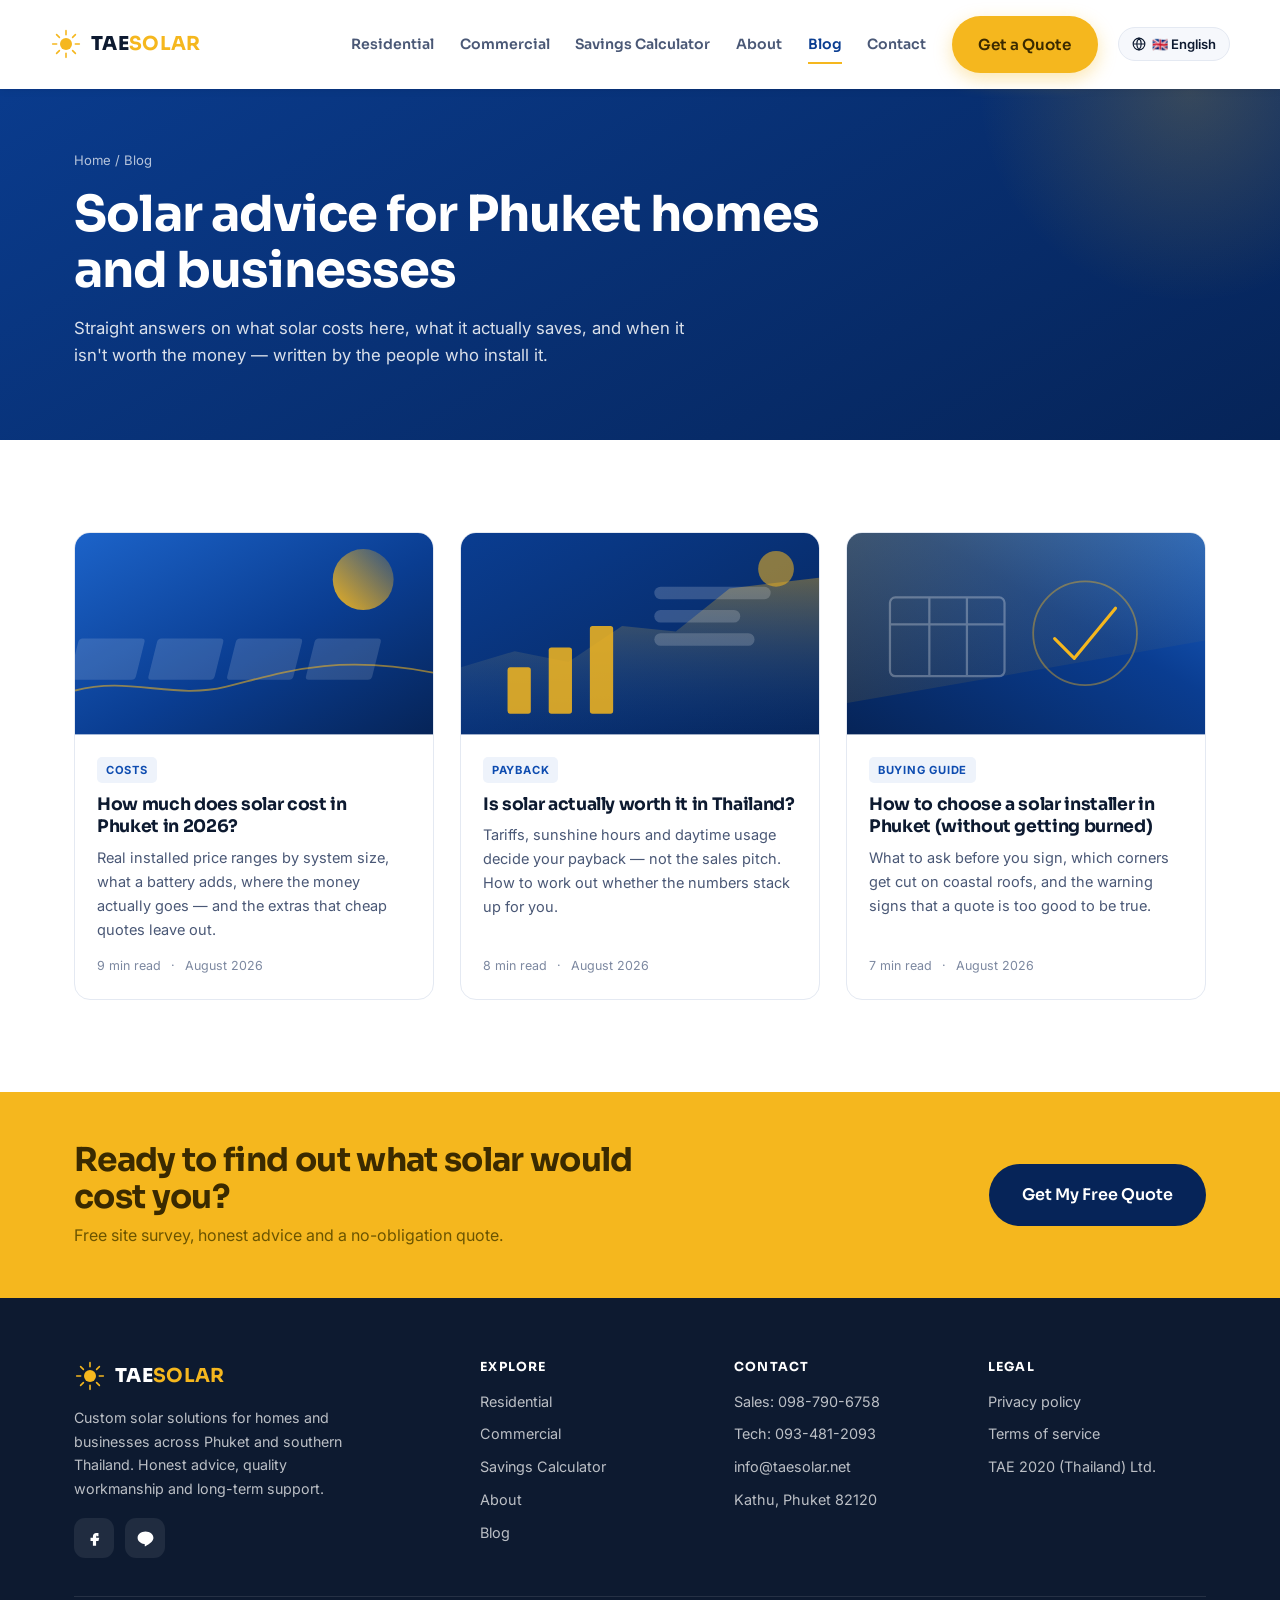
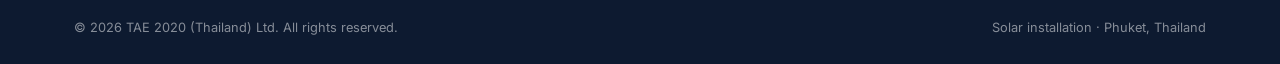
==== blog/index.html @ 6921b091 "Rebuild taesolar.net as a static site" ====
<!DOCTYPE html>
<html lang="en">
<head>
<meta charset="UTF-8" />
<meta name="viewport" content="width=device-width, initial-scale=1" />
<title>Solar Advice &amp; Guides for Phuket | TAE Solar Blog</title>
<meta name="description" content="Practical, jargon-free guides to solar in Phuket and Thailand — what systems really cost, whether solar is worth it for your household, and how to choose an installer you can trust." />
<meta name="theme-color" content="#0A3D91" />
<link rel="canonical" href="https://www.taesolar.net/blog/index.html" />
<meta property="og:type" content="website" />
<meta property="og:title" content="Solar Advice &amp; Guides for Phuket | TAE Solar" />
<meta property="og:description" content="Honest guides to solar costs, payback and installers in Phuket and southern Thailand." />
<link rel="preconnect" href="https://fonts.googleapis.com" />
<link rel="preconnect" href="https://fonts.gstatic.com" crossorigin />
<link href="https://fonts.googleapis.com/css2?family=Sora:wght@600;700;800&family=Inter:wght@400;500;600&family=Noto+Sans+Thai:wght@400;600;700&display=swap" rel="stylesheet" />
<link rel="stylesheet" href="../assets/css/site.css" />
<script type="application/ld+json">
{"@context":"https://schema.org","@type":"Blog","name":"TAE Solar Blog",
"url":"https://www.taesolar.net/blog/index.html",
"description":"Guides and honest advice on rooftop solar for homes and businesses in Phuket and southern Thailand.",
"publisher":{"@type":"Organization","name":"TAE Solar","@id":"https://www.taesolar.net/#business"}}
</script>
</head>
<body>
<a href="#main" class="skip">Skip to content</a>

<header class="site solid">
  <div class="wrap bar">
    <a href="../index.html" class="logo" aria-label="TAE Solar — home">
      <svg class="mark" viewBox="0 0 48 48" fill="none" aria-hidden="true"><circle cx="24" cy="24" r="9" fill="#F5B71E"/><g stroke="#F5B71E" stroke-width="2.4" stroke-linecap="round"><path d="M24 4v6M24 38v6M4 24h6M38 24h6M9.9 9.9l4.2 4.2M33.9 33.9l4.2 4.2M38.1 9.9l-4.2 4.2M14.1 33.9l-4.2 4.2"/></g></svg>
      <span>TAE<b>SOLAR</b></span>
    </a>
    <nav class="main" id="nav">
      <a class="nl" href="../residential.html" data-i18n="nav.residential">Residential</a>
      <a class="nl" href="../commercial.html" data-i18n="nav.commercial">Commercial</a>
      <a class="nl" href="../index.html#calculator" data-i18n="nav.calculator">Savings Calculator</a>
      <a class="nl" href="../about.html" data-i18n="nav.about">About</a>
      <a class="nl active" href="index.html" data-i18n="nav.blog">Blog</a>
      <a class="nl" href="../contact.html" data-i18n="nav.contact">Contact</a>
      <a class="btn btn-gold" href="../contact.html" data-i18n="nav.quote">Get a Quote</a>
    </nav>
    <div class="header-tools">
      <div class="lang">
        <button class="lang-btn" type="button" aria-haspopup="true" aria-expanded="false">
          <svg viewBox="0 0 24 24" fill="none" stroke="currentColor" stroke-width="2"><circle cx="12" cy="12" r="10"/><path d="M2 12h20M12 2a15 15 0 0 1 0 20 15 15 0 0 1 0-20z"/></svg>
          <span data-lang-current>🇬🇧 English</span>
        </button>
        <div class="lang-menu" role="menu"></div>
      </div>
      <button class="burger" id="burger" aria-label="Open menu" aria-expanded="false" aria-controls="nav"><span></span><span></span><span></span></button>
    </div>
  </div>
</header>
<div class="scrim" id="scrim"></div>

<main id="main">

<section class="page-head">
  <div class="wrap">
    <div class="crumbs"><a href="../index.html" data-i18n="nav.home">Home</a> / <span data-i18n="nav.blog">Blog</span></div>
    <h1>Solar advice for Phuket homes and businesses</h1>
    <p>Straight answers on what solar costs here, what it actually saves, and when it isn't worth the money — written by the people who install it.</p>
  </div>
</section>

<section class="section">
  <div class="wrap">
    <div class="posts">

      <a class="post reveal" href="cost-of-solar-phuket.html">
        <div class="thumb">
          <svg viewBox="0 0 400 225" role="img" aria-label="Abstract illustration of solar panels" preserveAspectRatio="xMidYMid slice">
            <defs>
              <linearGradient id="g1a" x1="0" y1="0" x2="1" y2="1">
                <stop offset="0" stop-color="#1c63c9"/><stop offset="55%" stop-color="#0A3D91"/><stop offset="100%" stop-color="#062458"/>
              </linearGradient>
              <linearGradient id="g1b" x1="0" y1="1" x2="1" y2="0">
                <stop offset="0" stop-color="#F5B71E" stop-opacity=".95"/><stop offset="100%" stop-color="#F5B71E" stop-opacity=".15"/>
              </linearGradient>
            </defs>
            <rect width="400" height="225" fill="url(#g1a)"/>
            <circle cx="322" cy="52" r="34" fill="url(#g1b)"/>
            <g fill="#ffffff" opacity=".14">
              <rect x="34" y="118" width="74" height="46" rx="4" transform="skewX(-14)"/>
              <rect x="122" y="118" width="74" height="46" rx="4" transform="skewX(-14)"/>
              <rect x="210" y="118" width="74" height="46" rx="4" transform="skewX(-14)"/>
              <rect x="298" y="118" width="74" height="46" rx="4" transform="skewX(-14)"/>
            </g>
            <g stroke="#F5B71E" stroke-width="2" opacity=".55" fill="none">
              <path d="M0 176c60-16 110 10 168-4s118-38 232-16"/>
            </g>
          </svg>
        </div>
        <div class="body">
          <span class="tag">Costs</span>
          <h3>How much does solar cost in Phuket in 2026?</h3>
          <p>Real installed price ranges by system size, what a battery adds, where the money actually goes — and the extras that cheap quotes leave out.</p>
          <div class="meta"><span>9 min read</span><span>·</span><span>August 2026</span></div>
        </div>
      </a>

      <a class="post reveal" href="is-solar-worth-it-thailand.html">
        <div class="thumb">
          <svg viewBox="0 0 400 225" role="img" aria-label="Abstract illustration of rising solar output" preserveAspectRatio="xMidYMid slice">
            <defs>
              <linearGradient id="g2a" x1="0" y1="0" x2="1" y2="1">
                <stop offset="0" stop-color="#0A3D91"/><stop offset="100%" stop-color="#062458"/>
              </linearGradient>
              <linearGradient id="g2b" x1="0" y1="1" x2="0" y2="0">
                <stop offset="0" stop-color="#1c63c9" stop-opacity=".1"/><stop offset="100%" stop-color="#F5B71E" stop-opacity=".8"/>
              </linearGradient>
            </defs>
            <rect width="400" height="225" fill="url(#g2a)"/>
            <path d="M0 225V150l60-18 60 12 60-40 60 6 60-48 100-12v175z" fill="url(#g2b)" opacity=".45"/>
            <g fill="#F5B71E" opacity=".85">
              <rect x="52" y="150" width="26" height="52" rx="3"/>
              <rect x="98" y="128" width="26" height="74" rx="3"/>
              <rect x="144" y="104" width="26" height="98" rx="3"/>
            </g>
            <g fill="#ffffff" opacity=".18">
              <rect x="216" y="60" width="130" height="14" rx="7"/>
              <rect x="216" y="86" width="96" height="14" rx="7"/>
              <rect x="216" y="112" width="112" height="14" rx="7"/>
            </g>
            <circle cx="352" cy="40" r="20" fill="#F5B71E" opacity=".55"/>
          </svg>
        </div>
        <div class="body">
          <span class="tag">Payback</span>
          <h3>Is solar actually worth it in Thailand?</h3>
          <p>Tariffs, sunshine hours and daytime usage decide your payback — not the sales pitch. How to work out whether the numbers stack up for you.</p>
          <div class="meta"><span>8 min read</span><span>·</span><span>August 2026</span></div>
        </div>
      </a>

      <a class="post reveal" href="choosing-a-solar-installer-phuket.html">
        <div class="thumb">
          <svg viewBox="0 0 400 225" role="img" aria-label="Abstract illustration of a solar array and checklist" preserveAspectRatio="xMidYMid slice">
            <defs>
              <linearGradient id="g3a" x1="0" y1="1" x2="1" y2="0">
                <stop offset="0" stop-color="#062458"/><stop offset="60%" stop-color="#0A3D91"/><stop offset="100%" stop-color="#1c63c9"/>
              </linearGradient>
              <linearGradient id="g3b" x1="0" y1="0" x2="1" y2="1">
                <stop offset="0" stop-color="#F5B71E"/><stop offset="100%" stop-color="#F5B71E" stop-opacity="0"/>
              </linearGradient>
            </defs>
            <rect width="400" height="225" fill="url(#g3a)"/>
            <path d="M0 0h400v120L0 190z" fill="url(#g3b)" opacity=".22"/>
            <g fill="none" stroke="#ffffff" stroke-width="2.5" opacity=".28">
              <rect x="48" y="72" width="128" height="88" rx="6"/>
              <path d="M48 102h128M92 72v88M134 72v88"/>
            </g>
            <g fill="none" stroke="#F5B71E" stroke-width="3.5" stroke-linecap="round" stroke-linejoin="round">
              <path d="M232 118l22 22 46-56"/>
            </g>
            <circle cx="266" cy="112" r="58" fill="none" stroke="#F5B71E" stroke-width="2" opacity=".4"/>
          </svg>
        </div>
        <div class="body">
          <span class="tag">Buying guide</span>
          <h3>How to choose a solar installer in Phuket (without getting burned)</h3>
          <p>What to ask before you sign, which corners get cut on coastal roofs, and the warning signs that a quote is too good to be true.</p>
          <div class="meta"><span>7 min read</span><span>·</span><span>August 2026</span></div>
        </div>
      </a>

    </div>
  </div>
</section>

<section class="cta-band">
  <div class="wrap">
    <div><h2 data-i18n="cta.h2">Ready to find out what solar would cost you?</h2><p data-i18n="cta.p">Free site survey, honest advice and a no-obligation quote.</p></div>
    <a class="btn btn-blue btn-lg" href="../contact.html" data-i18n="cta.btn">Get My Free Quote</a>
  </div>
</section>

</main>

<footer class="site">
  <div class="wrap">
    <div class="cols">
      <div>
        <div class="logo"><svg class="mark" viewBox="0 0 48 48" fill="none" aria-hidden="true"><circle cx="24" cy="24" r="9" fill="#F5B71E"/><g stroke="#F5B71E" stroke-width="2.4" stroke-linecap="round"><path d="M24 4v6M24 38v6M4 24h6M38 24h6M9.9 9.9l4.2 4.2M33.9 33.9l4.2 4.2M38.1 9.9l-4.2 4.2M14.1 33.9l-4.2 4.2"/></g></svg><span>TAE<b>SOLAR</b></span></div>
        <p data-i18n="foot.blurb">Custom solar solutions for homes and businesses across Phuket and southern Thailand. Honest advice, quality workmanship and long-term support.</p>
        <div class="socials">
          <a href="https://www.facebook.com/taesolar" target="_blank" rel="noopener" aria-label="Facebook"><svg viewBox="0 0 24 24" fill="currentColor"><path d="M14 9h3V5h-3c-2.2 0-4 1.8-4 4v2H7v4h3v6h4v-6h3l1-4h-4V9c0-.6.4-1 1-1z"/></svg></a>
          <a href="#" data-line target="_blank" rel="noopener" aria-label="LINE"><svg viewBox="0 0 24 24" fill="currentColor"><path d="M12 3C6.5 3 2 6.6 2 11c0 3.9 3.5 7.2 8.3 7.9.3.1.7.2.8.5.1.3.1.7 0 1l-.1.8c0 .3-.2 1 .9.6 1.1-.5 6-3.5 8.2-6C21.4 14.1 22 12.6 22 11c0-4.4-4.5-8-10-8z"/></svg></a>
        </div>
      </div>
      <div><h4 data-i18n="foot.explore">Explore</h4><ul>
        <li><a href="../residential.html" data-i18n="nav.residential">Residential</a></li>
        <li><a href="../commercial.html" data-i18n="nav.commercial">Commercial</a></li>
        <li><a href="../index.html#calculator" data-i18n="nav.calculator">Savings Calculator</a></li>
        <li><a href="../about.html" data-i18n="nav.about">About</a></li>
        <li><a href="index.html" data-i18n="nav.blog">Blog</a></li></ul></div>
      <div><h4 data-i18n="foot.contact">Contact</h4><ul>
        <li><a href="tel:+44-98-790-6758">Sales: 098-790-6758</a></li>
        <li><a href="tel:+44-93-481-2093">Tech: 093-481-2093</a></li>
        <li><a href="mailto:info@taesolar.net">info@taesolar.net</a></li>
        <li>Kathu, Phuket 82120</li></ul></div>
      <div><h4 data-i18n="foot.legal">Legal</h4><ul>
        <li><a href="#" data-i18n="foot.privacy">Privacy policy</a></li>
        <li><a href="#" data-i18n="foot.terms">Terms of service</a></li>
        <li data-i18n="foot.company">TAE 2020 (Thailand) Ltd.</li></ul></div>
    </div>
    <div class="bottom">
      <span>© <span id="yr"></span> TAE 2020 (Thailand) Ltd. <span data-i18n="foot.rights">All rights reserved.</span></span>
      <span>Solar installation · Phuket, Thailand</span>
    </div>
  </div>
</footer>

<div class="mobile-cta">
  <a class="btn btn-outline" href="tel:+44-98-790-6758"><svg viewBox="0 0 24 24" fill="none" stroke="currentColor" stroke-width="2"><path d="M22 16.9v3a2 2 0 0 1-2.2 2 19.8 19.8 0 0 1-8.6-3.1 19.5 19.5 0 0 1-6-6 19.8 19.8 0 0 1-3.1-8.7A2 2 0 0 1 4.1 2h3a2 2 0 0 1 2 1.7c.1.9.4 1.8.7 2.7a2 2 0 0 1-.5 2.1L8.1 9.9a16 16 0 0 0 6 6l1.4-1.2a2 2 0 0 1 2.1-.5c.9.3 1.8.6 2.7.7a2 2 0 0 1 1.7 2z"/></svg><span data-i18n="mob.call">Call</span></a>
  <a class="btn btn-gold" href="../contact.html" data-i18n="mob.quote">Free Quote</a>
</div>

<script src="../assets/js/i18n.js"></script>
<script src="../assets/js/site.js"></script>
</body>
</html>
---- assets/css/site.css ----
/* ==========================================================================
   TAE SOLAR — Design System
   Brand: deep blue (#0A3D91) + solar gold (#F5B71E)
   Type: Sora (headings) + Inter (body) + Noto Sans Thai/SC (i18n fallback)
   ========================================================================== */

:root{
  --blue-900:#062458;
  --blue-800:#0A3D91;
  --blue-700:#0E4CB0;
  --blue-600:#1c63c9;
  --blue-050:#eef3fb;
  --gold:#F5B71E;
  --gold-dark:#c98f00;
  --gold-050:#fff8e6;
  --green:#12855f;
  --green-050:#e8f6f1;

  --ink:#0d1a30;
  --slate:#4a5876;
  --slate-light:#7c88a0;
  --line:#e4e9f2;
  --bg:#ffffff;
  --bg-soft:#f6f8fc;

  --radius:16px;
  --radius-lg:22px;
  --shadow-sm:0 1px 2px rgba(13,26,48,.06),0 2px 8px rgba(13,26,48,.05);
  --shadow-md:0 10px 30px rgba(10,61,145,.12);
  --shadow-lg:0 24px 60px rgba(10,61,145,.18);
  --maxw:1180px;
  --ease:cubic-bezier(.22,.61,.36,1);
  --header-h:76px;
}

*{box-sizing:border-box;margin:0;padding:0}
html{scroll-behavior:smooth;scroll-padding-top:96px;-webkit-text-size-adjust:100%}
body{
  font-family:'Inter','Noto Sans Thai','Noto Sans SC',system-ui,-apple-system,Segoe UI,Roboto,sans-serif;
  color:var(--ink);background:var(--bg);line-height:1.65;
  -webkit-font-smoothing:antialiased;overflow-x:hidden;
}
h1,h2,h3,h4{font-family:'Sora','Noto Sans Thai','Noto Sans SC',system-ui,sans-serif;line-height:1.14;letter-spacing:-.02em;font-weight:700;color:var(--ink)}
a{color:inherit;text-decoration:none}
img{max-width:100%;display:block}
button{font-family:inherit}

/* Skip link (a11y) */
.skip{position:absolute;left:-9999px;top:0;background:var(--gold);color:#3a2a00;padding:12px 18px;z-index:200;border-radius:0 0 10px 0;font-weight:600}
.skip:focus{left:0}
:focus-visible{outline:3px solid var(--gold);outline-offset:2px;border-radius:4px}

/* Layout ------------------------------------------------------------------ */
.wrap{max-width:var(--maxw);margin:0 auto;padding:0 24px}
.section{padding:92px 0}
.section-sm{padding:64px 0}
.section h2{font-size:clamp(1.75rem,3.6vw,2.6rem)}
.soft{background:var(--bg-soft)}
.eyebrow{font-family:'Sora',sans-serif;font-weight:700;font-size:.76rem;letter-spacing:.16em;text-transform:uppercase;color:var(--blue-700);display:block}
.eyebrow.gold{color:var(--gold-dark)}
.eyebrow.on-dark{color:var(--gold)}
.lead{font-size:1.06rem;color:var(--slate);max-width:62ch}
.head-center{text-align:center;max-width:660px;margin:0 auto 54px}
.head-center .lead{margin:.9rem auto 0}
.grid-2{display:grid;grid-template-columns:1fr 1fr;gap:60px;align-items:center}
.grid-2.wide-left{grid-template-columns:1.08fr .92fr}
.grid-2.top{align-items:start}
.mt-1{margin-top:.6rem}.mt-2{margin-top:1.2rem}.mt-3{margin-top:2rem}

/* Buttons ----------------------------------------------------------------- */
.btn{display:inline-flex;align-items:center;justify-content:center;gap:.55rem;font-family:'Sora',sans-serif;
  font-weight:600;font-size:.95rem;padding:.92rem 1.6rem;border-radius:999px;border:1.5px solid transparent;
  cursor:pointer;transition:.25s var(--ease);white-space:nowrap;text-align:center}
.btn svg{width:16px;height:16px;flex:0 0 auto}
.btn-gold{background:var(--gold);color:#3a2a00;box-shadow:0 6px 18px rgba(245,183,30,.35)}
.btn-gold:hover{background:#e6a900;transform:translateY(-2px)}
.btn-blue{background:var(--blue-800);color:#fff}
.btn-blue:hover{background:var(--blue-700);transform:translateY(-2px)}
.btn-ghost{background:transparent;color:#fff;border-color:rgba(255,255,255,.5)}
.btn-ghost:hover{background:rgba(255,255,255,.14);border-color:#fff}
.btn-outline{background:#fff;color:var(--blue-800);border-color:var(--line)}
.btn-outline:hover{border-color:var(--blue-700);transform:translateY(-2px)}
.btn-lg{padding:1.05rem 2rem;font-size:1rem}
.btn-block{width:100%}

/* Header ------------------------------------------------------------------ */
header.site{position:fixed;top:0;left:0;right:0;z-index:60;transition:.3s var(--ease)}
header.site .bar{display:flex;align-items:center;justify-content:space-between;gap:20px;padding:16px 0;transition:.3s var(--ease)}
header.site.scrolled{background:rgba(255,255,255,.94);backdrop-filter:saturate(160%) blur(12px);box-shadow:var(--shadow-sm)}
header.site.scrolled .bar{padding:10px 0}
header.site.solid{background:#fff;box-shadow:var(--shadow-sm)}

.logo{display:flex;align-items:center;gap:.55rem;font-family:'Sora',sans-serif;font-weight:800;font-size:1.2rem;letter-spacing:.02em;color:#fff;flex:0 0 auto}
.logo .mark{width:32px;height:32px}
.logo b{color:var(--gold)}
header.site.scrolled .logo,header.site.solid .logo{color:var(--ink)}

nav.main{display:flex;align-items:center;gap:1.6rem;margin-left:auto}
nav.main a.nl{font-family:'Sora',sans-serif;font-weight:600;font-size:.88rem;color:rgba(255,255,255,.92);position:relative;padding:4px 0;white-space:nowrap}
header.site.scrolled nav.main a.nl,header.site.solid nav.main a.nl{color:var(--slate)}
nav.main a.nl:hover{color:var(--gold)}
header.site.scrolled nav.main a.nl:hover,header.site.solid nav.main a.nl:hover{color:var(--blue-700)}
nav.main a.nl.active{color:var(--gold)}
header.site.scrolled nav.main a.nl.active,header.site.solid nav.main a.nl.active{color:var(--blue-800)}
nav.main a.nl::after{content:"";position:absolute;left:0;bottom:-4px;height:2px;width:0;background:var(--gold);transition:.25s var(--ease)}
nav.main a.nl:hover::after,nav.main a.nl.active::after{width:100%}

.header-tools{display:flex;align-items:center;gap:.7rem;flex:0 0 auto}

/* Language switcher */
.lang{position:relative}
.lang-btn{display:flex;align-items:center;gap:.4rem;background:rgba(255,255,255,.12);border:1px solid rgba(255,255,255,.28);
  color:#fff;font-size:.82rem;font-weight:600;padding:.5rem .8rem;border-radius:999px;cursor:pointer;transition:.25s}
.lang-btn:hover{background:rgba(255,255,255,.2)}
.lang-btn svg{width:14px;height:14px}
header.site.scrolled .lang-btn,header.site.solid .lang-btn{background:var(--bg-soft);border-color:var(--line);color:var(--ink)}
.lang-menu{position:absolute;right:0;top:calc(100% + 8px);background:#fff;border:1px solid var(--line);border-radius:12px;
  box-shadow:var(--shadow-md);padding:6px;min-width:150px;opacity:0;visibility:hidden;transform:translateY(-6px);transition:.2s var(--ease);z-index:70}
.lang.open .lang-menu{opacity:1;visibility:visible;transform:none}
.lang-menu button{display:flex;align-items:center;gap:.55rem;width:100%;background:none;border:0;text-align:left;
  padding:.55rem .7rem;border-radius:8px;font-size:.88rem;color:var(--ink);cursor:pointer;transition:.15s}
.lang-menu button:hover{background:var(--bg-soft)}
.lang-menu button[aria-current="true"]{background:var(--blue-050);color:var(--blue-800);font-weight:600}
.lang-menu .flag{font-size:1.05rem;line-height:1}

.burger{display:none;background:none;border:0;cursor:pointer;width:44px;height:44px;flex-direction:column;justify-content:center;align-items:center;gap:6px}
.burger span{display:block;height:2.5px;width:24px;background:#fff;border-radius:2px;transition:.3s var(--ease)}
header.site.scrolled .burger span,header.site.solid .burger span{background:var(--ink)}
.scrim{position:fixed;inset:0;background:rgba(6,20,45,.5);opacity:0;pointer-events:none;transition:.3s;z-index:55}
.scrim.show{opacity:1;pointer-events:auto}

/* Hero -------------------------------------------------------------------- */
.hero{position:relative;display:flex;align-items:center;color:#fff;overflow:hidden;isolation:isolate;padding:150px 0 90px}
.hero.tall{min-height:90vh}
.hero .bg{position:absolute;inset:0;z-index:-2}
.hero .bg svg,.hero .bg img{width:100%;height:100%;object-fit:cover}
.hero::after{content:"";position:absolute;inset:0;z-index:-1;
  background:linear-gradient(102deg,rgba(6,36,88,.94) 0%,rgba(10,61,145,.8) 40%,rgba(10,61,145,.42) 72%,rgba(10,61,145,.2) 100%)}
.hero .wrap{position:relative;z-index:2}
.hero h1{font-size:clamp(2.3rem,5.6vw,4.1rem);font-weight:800;color:#fff;max-width:17ch}
.hero h1 .hl{color:var(--gold)}
.hero p.sub{font-size:clamp(1.02rem,1.9vw,1.24rem);max-width:50ch;margin:1.3rem 0 2rem;color:rgba(255,255,255,.93)}
.hero .cta-row{display:flex;flex-wrap:wrap;gap:.9rem}
.badge-row{display:flex;flex-wrap:wrap;gap:.6rem;margin-bottom:1.3rem}
.badge{display:inline-flex;align-items:center;gap:.45rem;background:rgba(255,255,255,.13);border:1px solid rgba(255,255,255,.24);
  padding:.42rem .9rem;border-radius:999px;font-size:.8rem;font-weight:600;backdrop-filter:blur(4px)}
.badge .dot{width:7px;height:7px;border-radius:50%;background:var(--gold);box-shadow:0 0 0 4px rgba(245,183,30,.25)}
.badge svg{width:14px;height:14px;color:var(--gold)}
.hero-trust{display:flex;flex-wrap:wrap;gap:1.5rem;margin-top:2.6rem;padding-top:1.5rem;border-top:1px solid rgba(255,255,255,.18)}
.hero-trust .t{display:flex;align-items:center;gap:.55rem;font-size:.9rem;color:rgba(255,255,255,.92)}
.hero-trust .t svg{width:19px;height:19px;color:var(--gold);flex:0 0 auto}

/* Hero lead card (conversion) */
.hero-card{background:#fff;color:var(--ink);border-radius:var(--radius-lg);padding:28px;box-shadow:var(--shadow-lg);max-width:420px;margin-left:auto}
.hero-card h3{font-size:1.22rem;margin-bottom:.3rem}
.hero-card p.s{font-size:.9rem;color:var(--slate);margin-bottom:1.1rem}
.hero-card .mini{display:flex;align-items:center;gap:.5rem;font-size:.82rem;color:var(--slate);margin-top:.9rem;justify-content:center}
.hero-card .mini svg{width:15px;height:15px;color:var(--green)}

/* Trust strip ------------------------------------------------------------- */
.strip{background:var(--bg-soft);border-top:1px solid var(--line);border-bottom:1px solid var(--line);padding:26px 0}
.strip .row{display:flex;align-items:center;justify-content:center;gap:clamp(1rem,3.4vw,2.8rem);flex-wrap:wrap}
.strip .lbl{font-size:.78rem;font-weight:600;color:var(--slate);letter-spacing:.03em}
.strip .b{font-family:'Sora',sans-serif;font-weight:700;color:var(--slate-light);font-size:1rem;transition:.25s}
.strip .b:hover{color:var(--blue-800)}
.strip .b.badge-pill{display:inline-flex;align-items:center;gap:.4rem;color:var(--blue-800);background:#fff;
  border:1px solid var(--line);padding:.4rem .85rem;border-radius:999px;font-size:.84rem;box-shadow:var(--shadow-sm)}
.strip .b.badge-pill svg{width:15px;height:15px;color:var(--gold-dark)}

/* Cards ------------------------------------------------------------------- */
.cards{display:grid;gap:22px}
.cards.c2{grid-template-columns:repeat(2,1fr)}
.cards.c3{grid-template-columns:repeat(3,1fr)}
.cards.c4{grid-template-columns:repeat(4,1fr)}
.card{background:#fff;border:1px solid var(--line);border-radius:var(--radius);padding:28px 24px;transition:.28s var(--ease)}
.card:hover{transform:translateY(-6px);box-shadow:var(--shadow-md);border-color:transparent}
.card .ico{width:50px;height:50px;border-radius:14px;display:grid;place-items:center;
  background:linear-gradient(135deg,var(--blue-700),var(--blue-900));margin-bottom:16px}
.card .ico svg{width:25px;height:25px;color:var(--gold)}
.card h3{font-size:1.1rem;margin-bottom:.45rem}
.card p{color:var(--slate);font-size:.93rem}

/* Path cards (residential / commercial split) */
.paths{display:grid;grid-template-columns:1fr 1fr;gap:26px}
.path{position:relative;border-radius:var(--radius-lg);overflow:hidden;color:#fff;padding:38px 34px;min-height:300px;
  display:flex;flex-direction:column;justify-content:flex-end;transition:.3s var(--ease);isolation:isolate}
.path::after{content:"";position:absolute;inset:0;z-index:-1;transition:.3s}
.path.res::after{background:linear-gradient(150deg,var(--blue-700),var(--blue-900))}
.path.com::after{background:linear-gradient(150deg,#0f5c4a,#062a45)}
.path:hover{transform:translateY(-6px);box-shadow:var(--shadow-lg)}
.path .pico{width:52px;height:52px;border-radius:14px;background:rgba(255,255,255,.16);display:grid;place-items:center;margin-bottom:16px}
.path .pico svg{width:26px;height:26px;color:var(--gold)}
.path h3{color:#fff;font-size:1.5rem;margin-bottom:.5rem}
.path p{color:rgba(255,255,255,.86);font-size:.95rem;margin-bottom:1.2rem}
.path ul{list-style:none;display:grid;gap:.5rem;margin-bottom:1.4rem}
.path ul li{display:flex;gap:.5rem;align-items:flex-start;font-size:.9rem;color:rgba(255,255,255,.9)}
.path ul li svg{width:17px;height:17px;color:var(--gold);flex:0 0 auto;margin-top:3px}
.path .go{display:inline-flex;align-items:center;gap:.5rem;font-family:'Sora',sans-serif;font-weight:600;color:var(--gold);font-size:.95rem}
.path .go svg{width:16px;height:16px;transition:.25s}
.path:hover .go svg{transform:translateX(4px)}

/* Calculator -------------------------------------------------------------- */
.calc{background:#fff;border:1px solid var(--line);border-radius:var(--radius-lg);box-shadow:var(--shadow-md);overflow:hidden}
.calc-grid{display:grid;grid-template-columns:1fr 1fr}
.calc-inputs{padding:36px}
.calc-results{padding:36px;background:linear-gradient(160deg,var(--blue-800),var(--blue-900));color:#fff}
.calc h3{font-size:1.25rem;margin-bottom:.3rem}
.calc .hint{font-size:.88rem;color:var(--slate);margin-bottom:1.5rem}
.calc-results h3{color:#fff}
.seg{display:grid;grid-template-columns:1fr 1fr;gap:8px;background:var(--bg-soft);padding:5px;border-radius:12px;border:1px solid var(--line)}
.seg button{background:none;border:0;padding:.65rem;border-radius:9px;font-size:.88rem;font-weight:600;color:var(--slate);cursor:pointer;transition:.2s}
.seg button[aria-pressed="true"]{background:#fff;color:var(--blue-800);box-shadow:var(--shadow-sm)}
.ctrl{margin-bottom:20px}
.ctrl label{display:flex;justify-content:space-between;align-items:baseline;gap:10px;font-family:'Sora',sans-serif;
  font-size:.85rem;font-weight:600;color:var(--ink);margin-bottom:8px}
.ctrl label .val{font-size:.95rem;color:var(--blue-700);font-weight:700}
input[type=range]{-webkit-appearance:none;appearance:none;width:100%;height:6px;border-radius:99px;background:var(--line);outline:none}
input[type=range]::-webkit-slider-thumb{-webkit-appearance:none;width:22px;height:22px;border-radius:50%;background:var(--gold);
  border:3px solid #fff;box-shadow:0 2px 8px rgba(0,0,0,.2);cursor:pointer}
input[type=range]::-moz-range-thumb{width:22px;height:22px;border-radius:50%;background:var(--gold);border:3px solid #fff;cursor:pointer}
.result-hero{border-bottom:1px solid rgba(255,255,255,.16);padding-bottom:20px;margin-bottom:20px}
.result-hero .k{font-size:.78rem;letter-spacing:.1em;text-transform:uppercase;color:rgba(255,255,255,.7);font-weight:600}
.result-hero .v{font-family:'Sora',sans-serif;font-size:clamp(2rem,4vw,2.8rem);color:var(--gold);font-weight:800;line-height:1.1}
.result-hero .sub{font-size:.85rem;color:rgba(255,255,255,.75)}
.res-rows{display:grid;gap:14px}
.res-row{display:flex;justify-content:space-between;align-items:baseline;gap:12px;font-size:.92rem}
.res-row .k{color:rgba(255,255,255,.82)}
.res-row .v{font-family:'Sora',sans-serif;font-weight:700;color:#fff;white-space:nowrap}
.disclaimer{margin-top:22px;padding:12px 14px;background:rgba(255,255,255,.09);border-radius:10px;
  font-size:.76rem;color:rgba(255,255,255,.78);line-height:1.55;border-left:3px solid var(--gold)}

/* Reviews ----------------------------------------------------------------- */
.reviews{display:grid;grid-template-columns:repeat(3,1fr);gap:22px}
.review{background:#fff;border:1px solid var(--line);border-radius:var(--radius);padding:26px;position:relative}
.review .stars{display:flex;gap:2px;margin-bottom:12px}
.review .stars svg{width:17px;height:17px;color:var(--gold)}
.review p{color:var(--slate);font-size:.94rem;margin-bottom:16px}
.review .who{display:flex;align-items:center;gap:11px}
.review .av{width:38px;height:38px;border-radius:50%;background:var(--blue-050);color:var(--blue-800);
  display:grid;place-items:center;font-family:'Sora',sans-serif;font-weight:700;font-size:.9rem;flex:0 0 auto}
.review .who b{font-size:.9rem;display:block;font-family:'Sora',sans-serif}
.review .who span{font-size:.8rem;color:var(--slate-light)}
.sample-tag{position:absolute;top:12px;right:12px;background:#fff3cd;color:#7a5a00;border:1px solid #ffe08a;
  font-size:.64rem;font-weight:700;letter-spacing:.06em;padding:.2rem .5rem;border-radius:5px;text-transform:uppercase}

/* Rating summary */
.rating-sum{display:flex;align-items:center;justify-content:center;gap:1.4rem;flex-wrap:wrap;
  background:#fff;border:1px solid var(--line);border-radius:999px;padding:14px 28px;box-shadow:var(--shadow-sm);width:fit-content;margin:0 auto 42px}
.rating-sum .score{font-family:'Sora',sans-serif;font-size:1.8rem;font-weight:800;color:var(--ink);line-height:1}
.rating-sum .stars{display:flex;gap:2px}
.rating-sum .stars svg{width:18px;height:18px;color:var(--gold)}
.rating-sum .meta{font-size:.85rem;color:var(--slate)}

/* Location / map trust module --------------------------------------------- */
.map-mod{display:grid;grid-template-columns:1fr 1fr;gap:0;border-radius:var(--radius-lg);overflow:hidden;
  border:1px solid var(--line);box-shadow:var(--shadow-sm);background:#fff}
.map-mod .info{padding:40px}
.map-mod .frame{min-height:400px;background:var(--blue-050);position:relative}
.map-mod .frame iframe{width:100%;height:100%;border:0;position:absolute;inset:0}
.info-list{display:grid;gap:18px;margin-top:24px}
.info-list .it{display:flex;gap:14px;align-items:flex-start}
.info-list .it .ico{flex:0 0 auto;width:42px;height:42px;border-radius:11px;background:var(--blue-050);display:grid;place-items:center}
.info-list .it .ico svg{width:19px;height:19px;color:var(--blue-800)}
.info-list .it .k{font-family:'Sora',sans-serif;font-weight:600;font-size:.76rem;color:var(--slate);
  text-transform:uppercase;letter-spacing:.06em;margin-bottom:2px}
.info-list .it a:hover{color:var(--blue-700)}

/* Steps / process --------------------------------------------------------- */
.steps{display:grid;grid-template-columns:repeat(4,1fr);gap:22px;counter-reset:s}
.step{position:relative;padding-top:52px}
.step::before{counter-increment:s;content:counter(s);position:absolute;top:0;left:0;width:40px;height:40px;border-radius:11px;
  background:var(--gold);color:#3a2a00;display:grid;place-items:center;font-family:'Sora',sans-serif;font-weight:800}
.step h3{font-size:1.05rem;margin-bottom:.4rem}
.step p{color:var(--slate);font-size:.92rem}

/* Feature list ------------------------------------------------------------ */
.feat{display:flex;gap:16px;padding:18px 0;border-bottom:1px solid var(--line)}
.feat:last-child{border-bottom:0}
.feat .n{flex:0 0 auto;width:44px;height:44px;border-radius:12px;background:var(--blue-050);color:var(--blue-800);
  display:grid;place-items:center;font-family:'Sora',sans-serif;font-weight:700;font-size:.9rem}
.feat h3{font-size:1.03rem;margin-bottom:.2rem}
.feat p{color:var(--slate);font-size:.92rem}

/* Stats panel ------------------------------------------------------------- */
.panel{background:linear-gradient(160deg,var(--blue-800),var(--blue-900));border-radius:var(--radius-lg);
  padding:40px 34px;color:#fff;box-shadow:var(--shadow-md)}
.panel h3{color:#fff;font-size:1.4rem;margin-bottom:.6rem}
.panel p{color:rgba(255,255,255,.85);margin-bottom:1.5rem}
.stats{display:grid;grid-template-columns:1fr 1fr;gap:22px}
.stat b{font-family:'Sora',sans-serif;font-size:1.9rem;color:var(--gold);display:block;line-height:1}
.stat span{font-size:.84rem;color:rgba(255,255,255,.8)}

/* Forms ------------------------------------------------------------------- */
form.lead-form{background:#fff;border:1px solid var(--line);border-radius:var(--radius-lg);padding:34px;box-shadow:var(--shadow-sm)}
.field{margin-bottom:16px}
.field.two{display:grid;grid-template-columns:1fr 1fr;gap:14px;margin-bottom:0}
label.fl{display:block;font-size:.8rem;font-weight:600;color:var(--ink);margin-bottom:6px;font-family:'Sora',sans-serif}
label.fl .req{color:var(--gold-dark)}
input[type=text],input[type=email],input[type=tel],select,textarea{
  width:100%;font-family:inherit;font-size:.95rem;color:var(--ink);background:var(--bg-soft);
  border:1.5px solid var(--line);border-radius:11px;padding:.75rem .9rem;transition:.2s}
input:focus,select:focus,textarea:focus{outline:none;border-color:var(--blue-700);background:#fff;box-shadow:0 0 0 4px rgba(14,76,176,.1)}
textarea{resize:vertical;min-height:92px}
.form-note{font-size:.76rem;color:var(--slate);text-align:center;margin-top:12px;line-height:1.5}
.form-ok{background:var(--green-050);border:1px solid #b9e2d3;color:#0b5f45;border-radius:12px;padding:16px;font-size:.9rem;margin-top:14px}

/* CTA band ---------------------------------------------------------------- */
.cta-band{background:var(--gold)}
.cta-band .wrap{display:flex;align-items:center;justify-content:space-between;gap:28px;flex-wrap:wrap;padding-top:50px;padding-bottom:50px}
.cta-band h2{color:#3a2a00;font-size:clamp(1.45rem,3vw,2.05rem);max-width:24ch}
.cta-band p{color:#6b5400;margin-top:.35rem}
.cta-band .btn-blue{background:var(--blue-900)}

/* FAQ --------------------------------------------------------------------- */
.faq-list{max-width:840px;margin:0 auto;display:grid;gap:12px}
details.qa{background:#fff;border:1px solid var(--line);border-radius:14px;padding:4px 20px;transition:.2s}
details.qa[open]{box-shadow:var(--shadow-sm);border-color:#d5deee}
details.qa summary{list-style:none;cursor:pointer;padding:16px 0;font-family:'Sora',sans-serif;font-weight:600;
  display:flex;justify-content:space-between;align-items:center;gap:16px}
details.qa summary::-webkit-details-marker{display:none}
details.qa summary .plus{flex:0 0 auto;width:22px;height:22px;position:relative}
details.qa summary .plus::before,details.qa summary .plus::after{content:"";position:absolute;background:var(--blue-700);border-radius:2px}
details.qa summary .plus::before{top:10px;left:3px;right:3px;height:2px}
details.qa summary .plus::after{left:10px;top:3px;bottom:3px;width:2px;transition:.3s}
details.qa[open] summary .plus::after{transform:scaleY(0)}
details.qa .body{color:var(--slate);font-size:.94rem;padding:0 0 18px}
details.qa .body p+p{margin-top:.7rem}

/* Blog -------------------------------------------------------------------- */
.posts{display:grid;grid-template-columns:repeat(3,1fr);gap:26px}
.post{background:#fff;border:1px solid var(--line);border-radius:var(--radius);overflow:hidden;transition:.28s var(--ease);display:flex;flex-direction:column}
.post:hover{transform:translateY(-6px);box-shadow:var(--shadow-md)}
.post .thumb{aspect-ratio:16/9;position:relative;overflow:hidden}
.post .thumb svg{width:100%;height:100%;object-fit:cover}
.post .body{padding:22px;display:flex;flex-direction:column;flex:1}
.post .tag{display:inline-block;font-size:.7rem;font-weight:700;letter-spacing:.07em;text-transform:uppercase;
  color:var(--blue-700);background:var(--blue-050);padding:.25rem .55rem;border-radius:5px;margin-bottom:10px;width:fit-content}
.post h3{font-size:1.08rem;margin-bottom:.5rem;line-height:1.3}
.post p{color:var(--slate);font-size:.91rem;flex:1}
.post .meta{font-size:.78rem;color:var(--slate-light);margin-top:14px;display:flex;gap:10px;align-items:center}

/* Article ----------------------------------------------------------------- */
.article{max-width:760px;margin:0 auto}
.article .kicker{display:flex;gap:12px;align-items:center;font-size:.82rem;color:var(--slate);margin-bottom:14px;flex-wrap:wrap}
.article h1{font-size:clamp(1.9rem,4.2vw,2.8rem);margin-bottom:16px}
.article .standfirst{font-size:1.12rem;color:var(--slate);margin-bottom:32px;line-height:1.6}
.article h2{font-size:1.5rem;margin:38px 0 14px}
.article h3{font-size:1.15rem;margin:26px 0 10px}
.article p{margin-bottom:16px;color:#2c3a52}
.article ul,.article ol{margin:0 0 18px 22px;color:#2c3a52}
.article li{margin-bottom:8px}
.article table{width:100%;border-collapse:collapse;margin:22px 0;font-size:.92rem}
.article th,.article td{border:1px solid var(--line);padding:11px 13px;text-align:left}
.article th{background:var(--bg-soft);font-family:'Sora',sans-serif;font-size:.85rem}
.callout{background:var(--gold-050);border-left:4px solid var(--gold);border-radius:0 12px 12px 0;padding:18px 20px;margin:24px 0}
.callout b{font-family:'Sora',sans-serif}
.callout p{margin-bottom:0;color:#5c4a15}
.article .toc{background:var(--bg-soft);border:1px solid var(--line);border-radius:14px;padding:20px 24px;margin-bottom:32px}
.article .toc b{font-family:'Sora',sans-serif;font-size:.85rem;text-transform:uppercase;letter-spacing:.06em;color:var(--slate)}
.article .toc ul{margin:12px 0 0 18px}
.article .toc a{color:var(--blue-700)}
.article .toc a:hover{text-decoration:underline}

/* Page header (interior pages) -------------------------------------------- */
.page-head{background:linear-gradient(150deg,var(--blue-800),var(--blue-900));color:#fff;padding:150px 0 70px;position:relative;overflow:hidden}
.page-head::before{content:"";position:absolute;right:-140px;top:-140px;width:460px;height:460px;border-radius:50%;
  background:radial-gradient(circle,rgba(245,183,30,.2),transparent 65%)}
.page-head h1{color:#fff;font-size:clamp(2rem,4.6vw,3.1rem);max-width:20ch;position:relative}
.page-head p{color:rgba(255,255,255,.85);max-width:56ch;margin-top:1rem;font-size:1.05rem;position:relative}
.crumbs{font-size:.82rem;color:rgba(255,255,255,.7);margin-bottom:14px;position:relative}
.crumbs a:hover{color:var(--gold)}

/* Footer ------------------------------------------------------------------ */
footer.site{background:var(--ink);color:rgba(255,255,255,.72);padding:62px 0 26px}
footer.site .cols{display:grid;grid-template-columns:1.7fr 1fr 1fr 1fr;gap:36px;padding-bottom:38px;border-bottom:1px solid rgba(255,255,255,.1)}
footer.site .logo{color:#fff;margin-bottom:14px}
footer.site p{font-size:.89rem;max-width:34ch}
footer.site h4{color:#fff;font-size:.78rem;letter-spacing:.09em;text-transform:uppercase;margin-bottom:15px}
footer.site ul{list-style:none;display:grid;gap:9px}
footer.site ul a,footer.site ul li{font-size:.9rem;color:rgba(255,255,255,.72)}
footer.site ul a:hover{color:var(--gold)}
footer.site .bottom{display:flex;justify-content:space-between;gap:16px;flex-wrap:wrap;padding-top:20px;font-size:.8rem;color:rgba(255,255,255,.5)}
.socials{display:flex;gap:11px;margin-top:18px}
.socials a{width:40px;height:40px;border-radius:11px;background:rgba(255,255,255,.08);display:grid;place-items:center;transition:.25s}
.socials a:hover{background:var(--gold)}
.socials a svg{width:19px;height:19px;color:#fff;transition:.25s}
.socials a:hover svg{color:#3a2a00}
.socials.light a{background:var(--blue-050)}
.socials.light a svg{color:var(--blue-800)}
.socials.light a:hover{background:var(--blue-800)}
.socials.light a:hover svg{color:#fff}

/* Sticky mobile CTA ------------------------------------------------------- */
.mobile-cta{position:fixed;bottom:0;left:0;right:0;z-index:50;display:none;gap:10px;padding:10px 14px;
  background:rgba(255,255,255,.96);backdrop-filter:blur(10px);border-top:1px solid var(--line);box-shadow:0 -4px 20px rgba(0,0,0,.08)}
.mobile-cta .btn{flex:1;padding:.8rem 1rem;font-size:.88rem}

/* Dev note (remove before launch) ----------------------------------------- */
.dev-note{margin-top:24px;text-align:center;font-size:.82rem;color:var(--slate);background:#fff8e6;
  border:1px dashed #ffd97a;border-radius:12px;padding:12px 18px}
.dev-note b{color:#7a5a00}

/* Reveal ------------------------------------------------------------------ */
.reveal{opacity:0;transform:translateY(22px);transition:.7s var(--ease)}
.reveal.in{opacity:1;transform:none}
@media (prefers-reduced-motion:reduce){
  *{animation-duration:.01ms !important;transition-duration:.01ms !important;scroll-behavior:auto !important}
  .reveal{opacity:1;transform:none}
}

/* Responsive -------------------------------------------------------------- */
@media(max-width:1000px){
  .cards.c4{grid-template-columns:1fr 1fr}
  .steps{grid-template-columns:1fr 1fr}
  .reviews,.posts{grid-template-columns:1fr 1fr}
  footer.site .cols{grid-template-columns:1fr 1fr}
  .grid-2,.grid-2.wide-left{grid-template-columns:1fr;gap:40px}
  .hero-card{margin-left:0;max-width:none}
  .calc-grid{grid-template-columns:1fr}
  .map-mod{grid-template-columns:1fr}
  .map-mod .frame{min-height:320px}
}
@media(max-width:760px){
  .section{padding:64px 0}
  .section-sm{padding:48px 0}
  nav.main{position:fixed;inset:0 0 0 auto;width:min(84vw,330px);background:#fff;flex-direction:column;
    align-items:flex-start;justify-content:flex-start;gap:0;padding:92px 26px 40px;transform:translateX(100%);
    transition:.35s var(--ease);box-shadow:-20px 0 40px rgba(0,0,0,.14);overflow-y:auto;margin-left:0}
  nav.main.open{transform:none}
  nav.main a.nl{color:var(--ink) !important;font-size:1.02rem;width:100%;padding:14px 0;border-bottom:1px solid var(--line)}
  nav.main a.nl::after{display:none}
  nav.main .btn{margin-top:18px;width:100%}
  .burger{display:flex}
  .burger.open span:nth-child(1){transform:translateY(8.5px) rotate(45deg)}
  .burger.open span:nth-child(2){opacity:0}
  .burger.open span:nth-child(3){transform:translateY(-8.5px) rotate(-45deg)}
  body.nav-open{overflow:hidden}
  .cards.c2,.cards.c3,.cards.c4,.paths,.steps,.reviews,.posts{grid-template-columns:1fr}
  footer.site .cols{grid-template-columns:1fr;gap:28px}
  .field.two{grid-template-columns:1fr;gap:0}
  .field.two .field{margin-bottom:16px}
  .hero{padding:120px 0 70px}
  .hero.tall{min-height:auto}
  .cta-band .wrap{flex-direction:column;align-items:flex-start}
  .page-head{padding:120px 0 54px}
  .mobile-cta{display:flex}
  body{padding-bottom:68px}
  .calc-inputs,.calc-results{padding:26px}
  .map-mod .info{padding:28px}
  .rating-sum{padding:12px 20px;gap:1rem}
}
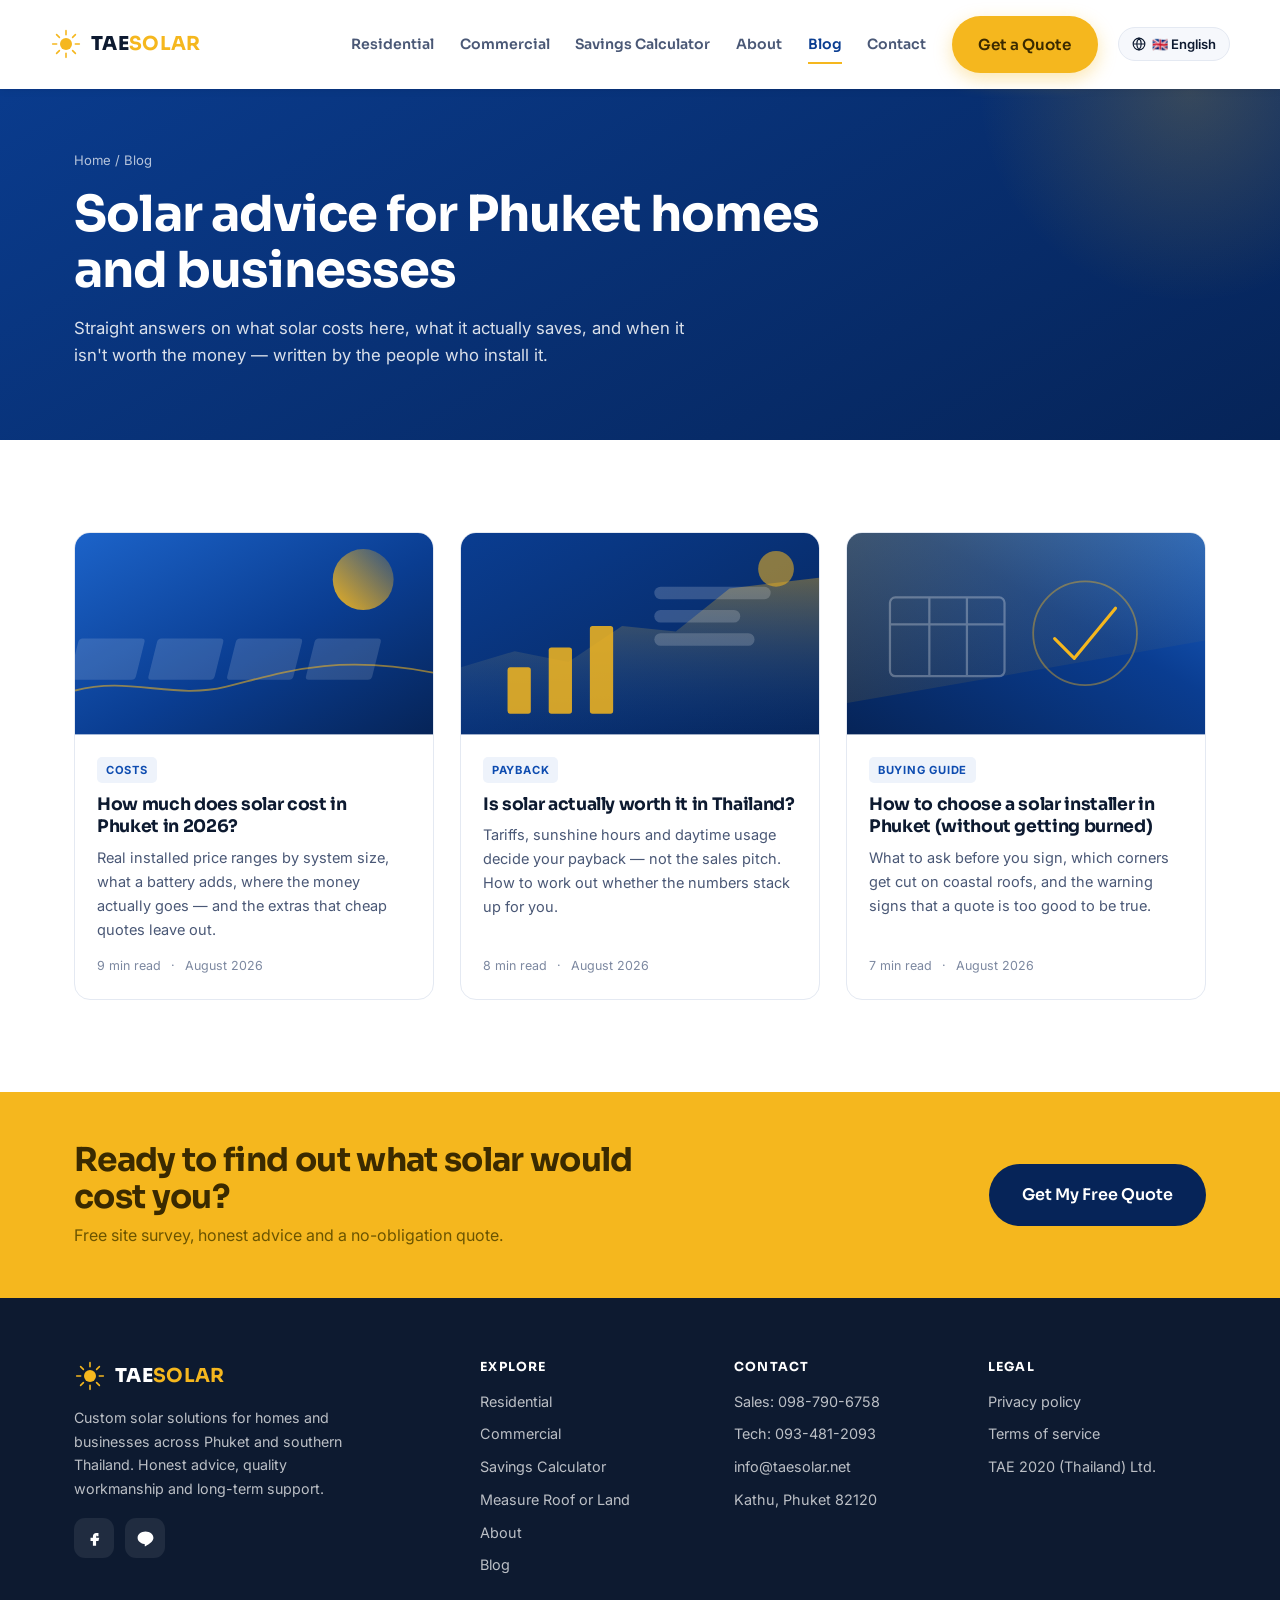
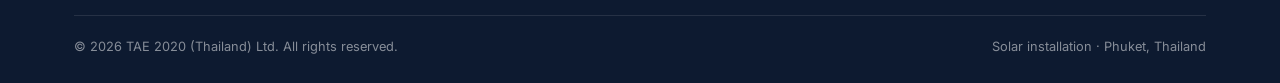
==== commit 019c974d: "Add roof/garden/land measurement tool, currency selector and sizing guard rails New roof.html: trace" ====
--- a/blog/index.html
+++ b/blog/index.html
@@ -34,6 +34,7 @@
       <a class="nl" href="../residential.html" data-i18n="nav.residential">Residential</a>
       <a class="nl" href="../commercial.html" data-i18n="nav.commercial">Commercial</a>
       <a class="nl" href="../index.html#calculator" data-i18n="nav.calculator">Savings Calculator</a>
+      <a class="nl mobile-only" href="../roof.html" data-i18n="nav.roof">Measure Roof or Land</a>
       <a class="nl" href="../about.html" data-i18n="nav.about">About</a>
       <a class="nl active" href="index.html" data-i18n="nav.blog">Blog</a>
       <a class="nl" href="../contact.html" data-i18n="nav.contact">Contact</a>
@@ -192,6 +193,7 @@
         <li><a href="../residential.html" data-i18n="nav.residential">Residential</a></li>
         <li><a href="../commercial.html" data-i18n="nav.commercial">Commercial</a></li>
         <li><a href="../index.html#calculator" data-i18n="nav.calculator">Savings Calculator</a></li>
+        <li><a href="../roof.html" data-i18n="nav.roof">Measure Roof or Land</a></li>
         <li><a href="../about.html" data-i18n="nav.about">About</a></li>
         <li><a href="index.html" data-i18n="nav.blog">Blog</a></li></ul></div>
       <div><h4 data-i18n="foot.contact">Contact</h4><ul>
--- a/assets/css/site.css
+++ b/assets/css/site.css
@@ -210,6 +210,11 @@
 .seg{display:grid;grid-template-columns:1fr 1fr;gap:8px;background:var(--bg-soft);padding:5px;border-radius:12px;border:1px solid var(--line)}
 .seg button{background:none;border:0;padding:.65rem;border-radius:9px;font-size:.88rem;font-weight:600;color:var(--slate);cursor:pointer;transition:.2s}
 .seg button[aria-pressed="true"]{background:#fff;color:var(--blue-800);box-shadow:var(--shadow-sm)}
+
+/* Three-way surface type (pitched roof / flat roof / garden or land). Sits in
+   a narrow panel, so the labels need room to wrap onto a second line. */
+.seg-3{grid-template-columns:repeat(3,1fr)}
+.seg-3 button{font-size:.8rem;padding:.6rem .35rem;line-height:1.25}
 .ctrl{margin-bottom:20px}
 .ctrl label{display:flex;justify-content:space-between;align-items:baseline;gap:10px;font-family:'Sora',sans-serif;
   font-size:.85rem;font-weight:600;color:var(--ink);margin-bottom:8px}
@@ -449,3 +454,116 @@
   .map-mod .info{padding:28px}
   .rating-sum{padding:12px 20px;gap:1rem}
 }
+
+/* Roof tracing tool -------------------------------------------------------- */
+/* Mirrors the calculator's light-inputs / dark-results split so the two
+   panels read as one continuous tool down the page. */
+.roof-steps{display:grid;grid-template-columns:repeat(3,1fr);gap:20px;margin:0 0 30px;padding:0;list-style:none;counter-reset:none}
+.roof-steps li{display:flex;gap:12px;align-items:flex-start}
+.roof-steps .n{flex:0 0 auto;width:28px;height:28px;border-radius:50%;background:var(--gold);color:var(--blue-900);
+  font-family:'Sora',sans-serif;font-weight:800;font-size:.85rem;display:grid;place-items:center}
+.roof-steps p{margin:0;font-size:.9rem;color:var(--slate);line-height:1.55}
+
+.roof-grid{display:grid;grid-template-columns:1.35fr 1fr}
+/* Grid items default to min-width:auto, so the search input's intrinsic
+   width would push this wider than its parent and get clipped by
+   .calc{overflow:hidden}. Let them shrink. */
+.roof-grid > *{min-width:0}
+.roof-search,.roof-search-row{min-width:0}
+.roof-mapwrap{padding:20px;display:flex;flex-direction:column}
+.roof-map{flex:1;min-height:460px;border-radius:var(--radius);overflow:hidden;border:1px solid var(--line);background:var(--bg-soft)}
+.roof-tools{display:flex;flex-wrap:wrap;gap:8px;margin-top:14px}
+.btn-sm{padding:.5rem .9rem;font-size:.82rem}
+.roof-tools .btn:disabled{opacity:.4;cursor:not-allowed}
+.roof-locnote{margin:8px 0 0;font-size:.82rem;color:var(--slate);min-height:1.2em}
+
+/* Address search ---------------------------------------------------------- */
+.roof-search{position:relative;margin-bottom:14px}
+.roof-search .fl{display:block;font-family:'Sora',sans-serif;font-size:.85rem;font-weight:600;
+  color:var(--ink);margin-bottom:8px}
+.roof-search-row{display:flex;gap:8px}
+.roof-search input{flex:1;min-width:0;padding:.7rem .95rem;border:1px solid var(--line);border-radius:12px;
+  font-family:inherit;font-size:.92rem;color:var(--ink);background:#fff}
+.roof-search input:focus{outline:none;border-color:var(--blue-700);box-shadow:0 0 0 3px rgba(14,76,176,.14)}
+.roof-search-row .btn{flex:0 0 auto}
+
+.roof-results{position:absolute;left:0;right:0;top:100%;z-index:1100;margin-top:6px;background:#fff;
+  border:1px solid var(--line);border-radius:12px;box-shadow:var(--shadow-md);overflow:hidden;
+  max-height:260px;overflow-y:auto}
+.roof-results button{display:block;width:100%;text-align:left;background:none;border:0;cursor:pointer;
+  padding:.7rem .95rem;font-size:.88rem;line-height:1.45;color:var(--ink);border-bottom:1px solid var(--line)}
+.roof-results button:last-of-type{border-bottom:0}
+.roof-results button:hover,.roof-results button.on{background:var(--blue-050);color:var(--blue-800)}
+.roof-credit{display:block;padding:.5rem .95rem;font-size:.72rem;color:var(--slate-light);
+  background:var(--bg-soft);border-top:1px solid var(--line)}
+
+.roof-side{padding:36px;background:linear-gradient(160deg,var(--blue-800),var(--blue-900));color:#fff}
+.roof-side .ctrl label.fl{color:rgba(255,255,255,.9)}
+.roof-side .seg{background:rgba(255,255,255,.1);border-color:rgba(255,255,255,.18)}
+.roof-side .seg button{color:rgba(255,255,255,.78)}
+.roof-side .seg button[aria-pressed="true"]{background:#fff;color:var(--blue-800)}
+.roof-empty{font-size:.9rem;color:rgba(255,255,255,.78);line-height:1.6;padding:20px 0;border-top:1px solid rgba(255,255,255,.16)}
+
+/* Vertex handles. Note: passing `className` to L.divIcon REPLACES Leaflet's
+   default `leaflet-div-icon` class rather than adding to it, so these must be
+   selected on .roof-handle alone. */
+.roof-handle{background:#fff;border:3px solid var(--gold);border-radius:50%;
+  box-shadow:0 2px 6px rgba(0,0,0,.35);cursor:grab;transition:transform .15s var(--ease)}
+.roof-handle:hover{transform:scale(1.25)}
+.roof-handle:active{cursor:grabbing}
+
+/* Cooperative-gesture hint shown when a plain wheel scroll passes through. */
+.roof-map{position:relative}
+.roof-hint{position:absolute;inset:0;z-index:1000;display:grid;place-items:center;pointer-events:none;
+  background:rgba(6,36,88,.55);color:#fff;font-family:'Sora',sans-serif;font-weight:600;font-size:1rem;
+  text-align:center;padding:20px;opacity:0;transition:opacity .2s var(--ease)}
+.roof-hint.show{opacity:1}
+
+/* Homepage prompt through to the roof tool. */
+.roof-cta{display:flex;align-items:center;justify-content:space-between;gap:26px;flex-wrap:wrap;
+  margin-top:26px;padding:26px 32px;background:var(--gold-050);border:1px solid rgba(245,183,30,.45);
+  border-radius:var(--radius-lg)}
+.roof-cta h3{font-size:1.15rem}
+.roof-cta p{margin-top:.35rem;color:var(--slate);font-size:.94rem;max-width:60ch}
+.roof-cta .btn{flex:0 0 auto}
+
+/* Oversizing warning + recommended size + currency ------------------------ */
+/* Sits inside .calc-results, which is dark blue. Amber, because it is a
+   "this is the wrong product for you" message, not an error. */
+.calc-warn{margin:0 0 20px;padding:14px 16px;background:rgba(245,183,30,.16);
+  border-left:3px solid var(--gold);border-radius:10px}
+.calc-warn-text{font-size:.84rem;line-height:1.6;color:#fff;margin:0 0 12px}
+.calc-warn .btn{width:100%}
+
+.calc-rec{display:flex;align-items:baseline;gap:8px;flex-wrap:wrap;margin-top:8px;font-size:.8rem;color:var(--slate)}
+.calc-rec button{background:none;border:0;padding:0;font:inherit;font-weight:700;color:var(--blue-700);
+  cursor:pointer;text-decoration:underline;text-underline-offset:2px}
+.calc-rec button:hover{color:var(--blue-800)}
+
+.calc-currency{width:100%;padding:.65rem .9rem;border:1px solid var(--line);border-radius:12px;
+  font-family:inherit;font-size:.9rem;color:var(--ink);background:#fff;cursor:pointer}
+.calc-currency:focus{outline:none;border-color:var(--blue-700);box-shadow:0 0 0 3px rgba(14,76,176,.14)}
+.calc-fx{margin-top:8px;font-size:.76rem;line-height:1.5;color:var(--slate-light)}
+@media(max-width:600px){.roof-cta{padding:22px;flex-direction:column;align-items:flex-start}.roof-cta .btn{width:100%}}
+.leaflet-container{font:inherit}
+
+/* The "your roof, not your bill, is the limit" note in the calculator. */
+.roof-note{margin:0 0 20px;padding:12px 14px;background:rgba(245,183,30,.16);border-left:3px solid var(--gold);
+  border-radius:10px;font-size:.82rem;line-height:1.55;color:#fff}
+
+/* Kept out of the desktop header, which has no room for a seventh link. */
+.nl.mobile-only{display:none}
+
+@media(max-width:1000px){
+  .roof-grid{grid-template-columns:1fr}
+  .roof-map{min-height:380px}
+}
+@media(max-width:760px){
+  .roof-steps{grid-template-columns:1fr;gap:14px}
+  .roof-mapwrap{padding:14px}
+  .roof-side{padding:26px}
+  .roof-map{min-height:320px}
+  /* iOS Safari force-zooms the page when a focused input is under 16px. */
+  .roof-search input{font-size:16px}
+  nav.main a.nl.mobile-only{display:block}
+}
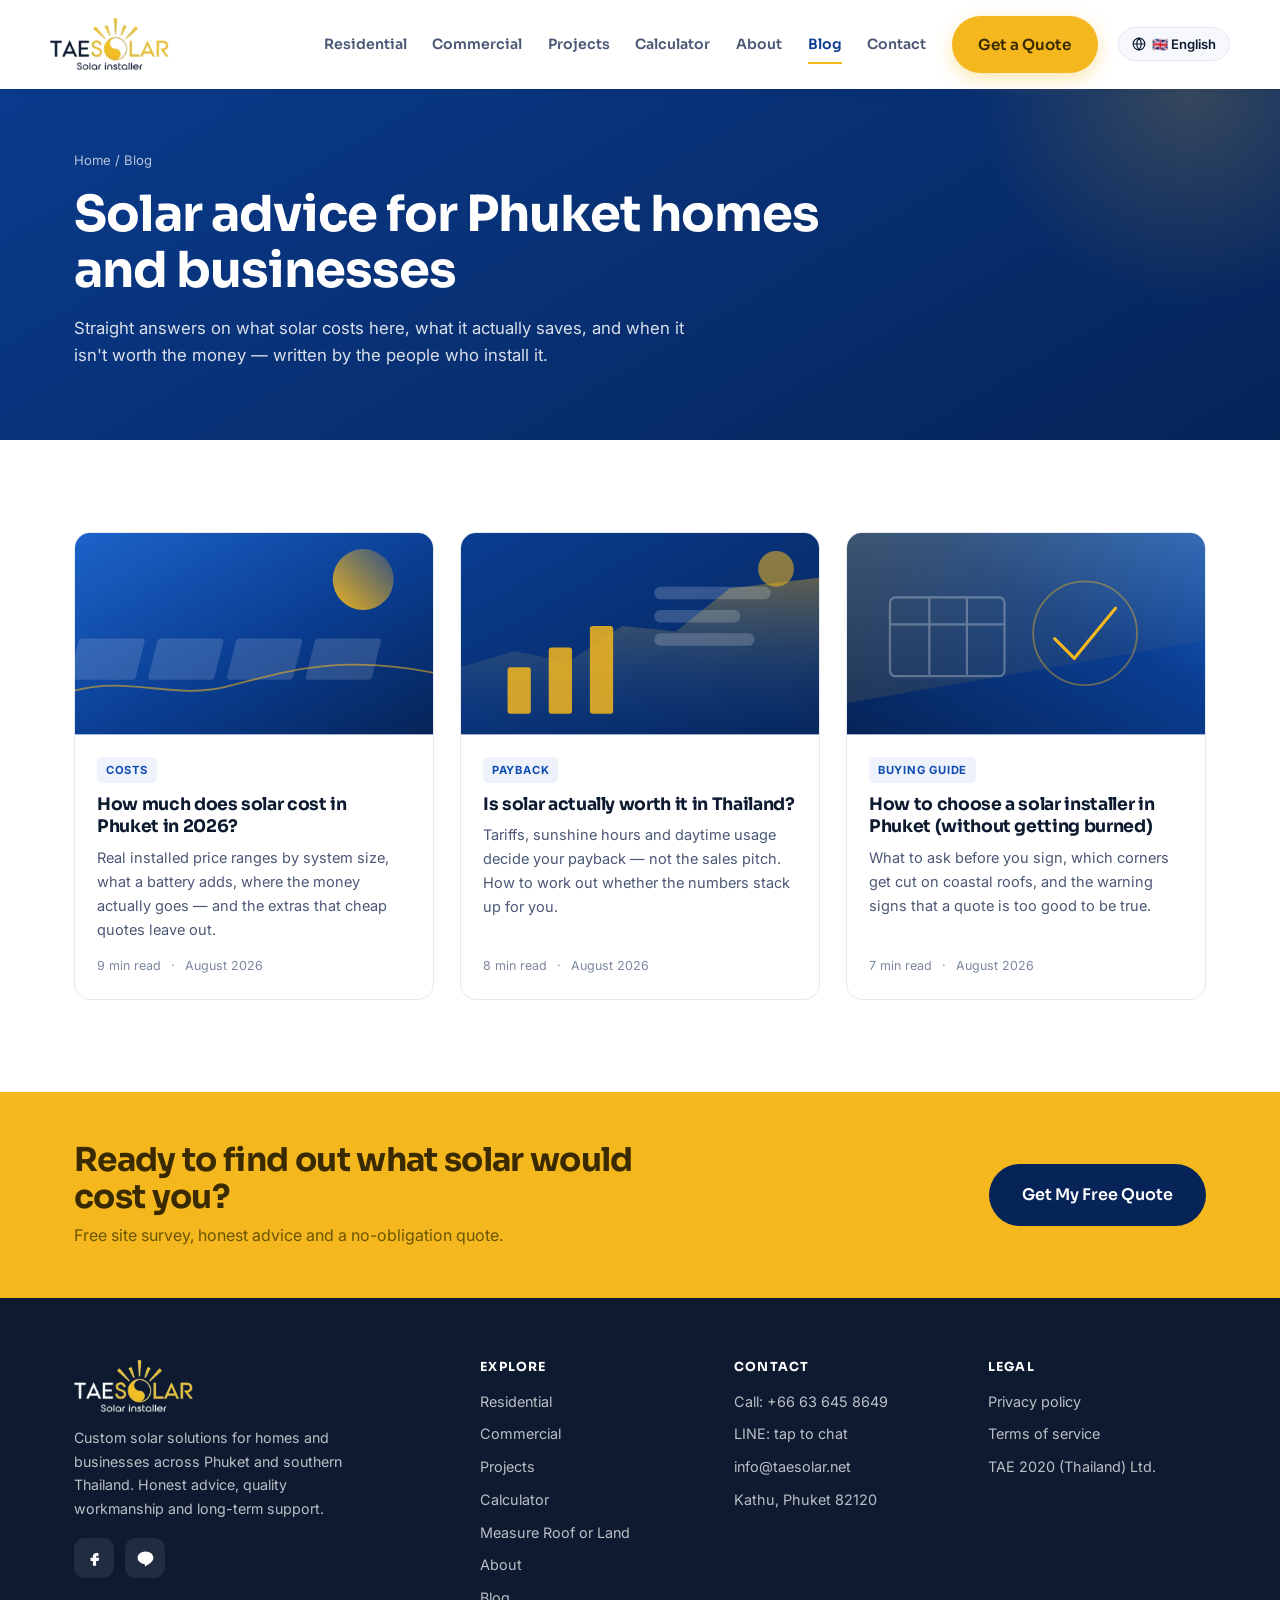
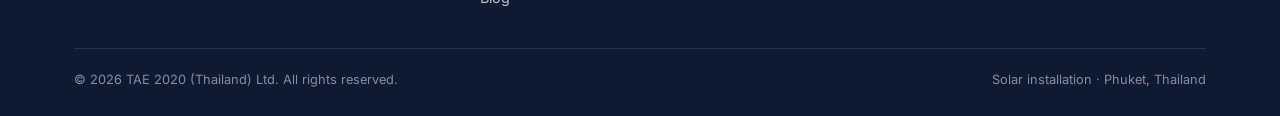
==== commit a777a29f: "Bring in Wix media, add Projects page, LINE-first hero, business line - Import all 48 images from th" ====
--- a/blog/index.html
+++ b/blog/index.html
@@ -6,6 +6,8 @@
 <title>Solar Advice &amp; Guides for Phuket | TAE Solar Blog</title>
 <meta name="description" content="Practical, jargon-free guides to solar in Phuket and Thailand — what systems really cost, whether solar is worth it for your household, and how to choose an installer you can trust." />
 <meta name="theme-color" content="#0A3D91" />
+<link rel="icon" href="../favicon.svg" type="image/svg+xml" />
+<link rel="icon" href="../favicon.png" type="image/png" sizes="64x64" />
 <link rel="canonical" href="https://www.taesolar.net/blog/index.html" />
 <meta property="og:type" content="website" />
 <meta property="og:title" content="Solar Advice &amp; Guides for Phuket | TAE Solar" />
@@ -26,14 +28,12 @@
 
 <header class="site solid">
   <div class="wrap bar">
-    <a href="../index.html" class="logo" aria-label="TAE Solar — home">
-      <svg class="mark" viewBox="0 0 48 48" fill="none" aria-hidden="true"><circle cx="24" cy="24" r="9" fill="#F5B71E"/><g stroke="#F5B71E" stroke-width="2.4" stroke-linecap="round"><path d="M24 4v6M24 38v6M4 24h6M38 24h6M9.9 9.9l4.2 4.2M33.9 33.9l4.2 4.2M38.1 9.9l-4.2 4.2M14.1 33.9l-4.2 4.2"/></g></svg>
-      <span>TAE<b>SOLAR</b></span>
-    </a>
+    <a href="../index.html" class="logo" aria-label="TAE Solar — home"><img class="logo-light" src="../assets/img/logo/tae-solar-logo.png" alt="TAE Solar" width="640" height="279" /><img class="logo-dark" src="../assets/img/logo/tae-solar-logo-dark.png" alt="" aria-hidden="true" width="640" height="279" /></a>
     <nav class="main" id="nav">
       <a class="nl" href="../residential.html" data-i18n="nav.residential">Residential</a>
       <a class="nl" href="../commercial.html" data-i18n="nav.commercial">Commercial</a>
-      <a class="nl" href="../index.html#calculator" data-i18n="nav.calculator">Savings Calculator</a>
+      <a class="nl" href="../projects.html" data-i18n="nav.projects">Projects</a>
+      <a class="nl" href="../index.html#calculator" data-i18n="nav.calculator">Calculator</a>
       <a class="nl mobile-only" href="../roof.html" data-i18n="nav.roof">Measure Roof or Land</a>
       <a class="nl" href="../about.html" data-i18n="nav.about">About</a>
       <a class="nl active" href="index.html" data-i18n="nav.blog">Blog</a>
@@ -182,23 +182,24 @@
   <div class="wrap">
     <div class="cols">
       <div>
-        <div class="logo"><svg class="mark" viewBox="0 0 48 48" fill="none" aria-hidden="true"><circle cx="24" cy="24" r="9" fill="#F5B71E"/><g stroke="#F5B71E" stroke-width="2.4" stroke-linecap="round"><path d="M24 4v6M24 38v6M4 24h6M38 24h6M9.9 9.9l4.2 4.2M33.9 33.9l4.2 4.2M38.1 9.9l-4.2 4.2M14.1 33.9l-4.2 4.2"/></g></svg><span>TAE<b>SOLAR</b></span></div>
+        <div class="logo"><img src="../assets/img/logo/tae-solar-logo.png" alt="TAE Solar" width="640" height="279" loading="lazy" /></div>
         <p data-i18n="foot.blurb">Custom solar solutions for homes and businesses across Phuket and southern Thailand. Honest advice, quality workmanship and long-term support.</p>
         <div class="socials">
           <a href="https://www.facebook.com/taesolar" target="_blank" rel="noopener" aria-label="Facebook"><svg viewBox="0 0 24 24" fill="currentColor"><path d="M14 9h3V5h-3c-2.2 0-4 1.8-4 4v2H7v4h3v6h4v-6h3l1-4h-4V9c0-.6.4-1 1-1z"/></svg></a>
-          <a href="#" data-line target="_blank" rel="noopener" aria-label="LINE"><svg viewBox="0 0 24 24" fill="currentColor"><path d="M12 3C6.5 3 2 6.6 2 11c0 3.9 3.5 7.2 8.3 7.9.3.1.7.2.8.5.1.3.1.7 0 1l-.1.8c0 .3-.2 1 .9.6 1.1-.5 6-3.5 8.2-6C21.4 14.1 22 12.6 22 11c0-4.4-4.5-8-10-8z"/></svg></a>
+          <a href="https://line.me/ti/p/VPk6O7rvP3" data-line target="_blank" rel="noopener" aria-label="LINE"><svg viewBox="0 0 24 24" fill="currentColor"><path d="M12 3C6.5 3 2 6.6 2 11c0 3.9 3.5 7.2 8.3 7.9.3.1.7.2.8.5.1.3.1.7 0 1l-.1.8c0 .3-.2 1 .9.6 1.1-.5 6-3.5 8.2-6C21.4 14.1 22 12.6 22 11c0-4.4-4.5-8-10-8z"/></svg></a>
         </div>
       </div>
       <div><h4 data-i18n="foot.explore">Explore</h4><ul>
         <li><a href="../residential.html" data-i18n="nav.residential">Residential</a></li>
         <li><a href="../commercial.html" data-i18n="nav.commercial">Commercial</a></li>
-        <li><a href="../index.html#calculator" data-i18n="nav.calculator">Savings Calculator</a></li>
+        <li><a href="../projects.html" data-i18n="nav.projects">Projects</a></li>
+        <li><a href="../index.html#calculator" data-i18n="nav.calculator">Calculator</a></li>
         <li><a href="../roof.html" data-i18n="nav.roof">Measure Roof or Land</a></li>
         <li><a href="../about.html" data-i18n="nav.about">About</a></li>
         <li><a href="index.html" data-i18n="nav.blog">Blog</a></li></ul></div>
       <div><h4 data-i18n="foot.contact">Contact</h4><ul>
-        <li><a href="tel:+44-98-790-6758">Sales: 098-790-6758</a></li>
-        <li><a href="tel:+44-93-481-2093">Tech: 093-481-2093</a></li>
+        <li><a href="tel:+66636458649">Call: +66 63 645 8649</a></li>
+        <li><a href="https://line.me/ti/p/VPk6O7rvP3" target="_blank" rel="noopener">LINE: tap to chat</a></li>
         <li><a href="mailto:info@taesolar.net">info@taesolar.net</a></li>
         <li>Kathu, Phuket 82120</li></ul></div>
       <div><h4 data-i18n="foot.legal">Legal</h4><ul>
@@ -214,8 +215,8 @@
 </footer>
 
 <div class="mobile-cta">
-  <a class="btn btn-outline" href="tel:+44-98-790-6758"><svg viewBox="0 0 24 24" fill="none" stroke="currentColor" stroke-width="2"><path d="M22 16.9v3a2 2 0 0 1-2.2 2 19.8 19.8 0 0 1-8.6-3.1 19.5 19.5 0 0 1-6-6 19.8 19.8 0 0 1-3.1-8.7A2 2 0 0 1 4.1 2h3a2 2 0 0 1 2 1.7c.1.9.4 1.8.7 2.7a2 2 0 0 1-.5 2.1L8.1 9.9a16 16 0 0 0 6 6l1.4-1.2a2 2 0 0 1 2.1-.5c.9.3 1.8.6 2.7.7a2 2 0 0 1 1.7 2z"/></svg><span data-i18n="mob.call">Call</span></a>
-  <a class="btn btn-gold" href="../contact.html" data-i18n="mob.quote">Free Quote</a>
+  <a class="btn btn-outline" href="tel:+66636458649"><svg viewBox="0 0 24 24" fill="none" stroke="currentColor" stroke-width="2" aria-hidden="true"><path d="M22 16.9v3a2 2 0 0 1-2.2 2 19.8 19.8 0 0 1-8.6-3.1 19.5 19.5 0 0 1-6-6 19.8 19.8 0 0 1-3.1-8.7A2 2 0 0 1 4.1 2h3a2 2 0 0 1 2 1.7c.1.9.4 1.8.7 2.7a2 2 0 0 1-.5 2.1L8.1 9.9a16 16 0 0 0 6 6l1.4-1.2a2 2 0 0 1 2.1-.5c.9.3 1.8.6 2.7.7a2 2 0 0 1 1.7 2z"/></svg><span data-i18n="mob.call">Call</span></a>
+  <a class="btn btn-line" href="https://line.me/ti/p/VPk6O7rvP3" target="_blank" rel="noopener"><svg viewBox="0 0 24 24" fill="currentColor" aria-hidden="true"><path d="M12 3C6.5 3 2 6.6 2 11c0 3.9 3.5 7.2 8.3 7.9.3.1.7.2.8.5.1.3.1.7 0 1l-.1.8c0 .3-.2 1 .9.6 1.1-.5 6-3.5 8.2-6C21.4 14.1 22 12.6 22 11c0-4.4-4.5-8-10-8z"/></svg><span data-i18n="mob.line">Chat on LINE</span></a>
 </div>
 
 <script src="../assets/js/i18n.js"></script>
--- a/assets/css/site.css
+++ b/assets/css/site.css
@@ -567,3 +567,119 @@
   .roof-search input{font-size:16px}
   nav.main a.nl.mobile-only{display:block}
 }
+
+/* Brand logo (assets/img/logo) --------------------------------------------- */
+/* White wordmark over the hero and the dark footer; dark wordmark once the
+   header turns solid (interior pages) or picks up its white background on scroll. */
+.logo img{display:block;height:52px;width:auto}
+.logo .logo-dark{display:none}
+header.site.scrolled .logo .logo-light,header.site.solid .logo .logo-light{display:none}
+header.site.scrolled .logo .logo-dark,header.site.solid .logo .logo-dark{display:block}
+header.site.scrolled .logo img{height:42px}
+footer.site .logo img{height:52px}
+
+/* Partner logos (assets/img/brands) */
+.strip .brand-logo{display:block;height:28px;width:auto;filter:grayscale(1);opacity:.72;transition:.25s var(--ease)}
+.strip .brand-logo:hover{filter:none;opacity:1}
+.strip .badge-pill .brand-logo{height:22px;filter:none;opacity:1}
+/* Stacked marks (icon above wordmark) need more height to stay legible */
+.strip .brand-logo.tall{height:46px}
+.brand-row img.tall{height:58px}
+.brand-row{display:flex;flex-wrap:wrap;align-items:center;justify-content:center;gap:clamp(1.4rem,4vw,3.4rem);margin-top:38px}
+.brand-row img{height:34px;width:auto}
+
+/* LINE QR on the contact page */
+.line-qr{display:block;width:112px;height:112px;margin-top:10px;border:1px solid var(--line);border-radius:10px}
+
+@media(max-width:760px){
+  .logo img,header.site.scrolled .logo img{height:40px}
+  footer.site .logo img{height:40px}
+  .strip .brand-logo{height:22px}
+  .strip .brand-logo.tall{height:38px}
+  .brand-row img.tall{height:44px}
+  .brand-row img{height:26px}
+}
+
+/* Photo hero (index) ------------------------------------------------------- */
+/* The photo sits under the existing left-to-right gradient, so the copy stays
+   readable on the left and the array shows through on the right. On phones
+   the columns stack, so flatten the overlay into a plain dark wash. */
+.hero .bg img{object-fit:cover;object-position:72% 50%}
+@media(max-width:760px){
+  .hero::after{background:linear-gradient(180deg,rgba(6,36,88,.9) 0%,rgba(10,61,145,.86) 100%)}
+}
+
+/* Path cards with photo backgrounds ----------------------------------------- */
+.path{min-height:400px}
+.path .path-bg{position:absolute;inset:0;z-index:-2;width:100%;height:100%;object-fit:cover;transition:.6s var(--ease)}
+.path:hover .path-bg{transform:scale(1.04)}
+.path.res::after{background:linear-gradient(180deg,rgba(10,61,145,.22) 0%,rgba(6,36,88,.88) 50%,rgba(6,36,88,.97) 100%)}
+.path.com::after{background:linear-gradient(180deg,rgba(15,92,74,.22) 0%,rgba(6,42,69,.88) 50%,rgba(6,42,69,.97) 100%)}
+
+/* Photo rows (home teaser, about team, residential/commercial) -------------- */
+.photo-row{display:grid;grid-template-columns:repeat(3,1fr);gap:22px}
+.photo-row figure{margin:0}
+.photo-row .ph{display:block;aspect-ratio:4/3;overflow:hidden;border-radius:var(--radius);border:1px solid var(--line);background:var(--bg-soft)}
+.photo-row .ph.portrait{aspect-ratio:4/5}
+.photo-row .ph img{width:100%;height:100%;object-fit:cover;display:block;transition:.5s var(--ease)}
+.photo-row a.ph:hover img{transform:scale(1.04)}
+.photo-row figcaption{margin-top:10px;font-size:.88rem;color:var(--slate);line-height:1.5}
+.photo-row figcaption b{display:block;font-family:'Sora',sans-serif;color:var(--ink);font-size:.95rem;margin-bottom:2px}
+
+/* Projects page -------------------------------------------------------------- */
+.project{padding:44px 0 52px;border-top:1px solid var(--line)}
+.project:first-of-type{border-top:0;padding-top:20px}
+.project-head{display:flex;justify-content:space-between;align-items:flex-start;gap:28px;flex-wrap:wrap;margin-bottom:22px}
+.project-head h2{font-size:clamp(1.4rem,2.6vw,1.9rem)}
+.project-head p{color:var(--slate);max-width:64ch;margin-top:.55rem;font-size:.97rem}
+.chips{display:flex;flex-wrap:wrap;gap:8px;flex:0 0 auto;padding-top:6px}
+.chip{display:inline-flex;align-items:center;background:var(--blue-050);color:var(--blue-800);font-family:'Sora',sans-serif;font-weight:600;font-size:.76rem;padding:.38rem .75rem;border-radius:999px;white-space:nowrap}
+.chip.gold{background:var(--gold-050);color:var(--gold-dark)}
+.gallery{display:grid;grid-template-columns:repeat(3,1fr);gap:14px}
+.gallery .gi{display:block;aspect-ratio:4/3;overflow:hidden;border-radius:14px;background:var(--bg-soft);border:1px solid var(--line)}
+.gallery .gi img{width:100%;height:100%;object-fit:cover;display:block;transition:.5s var(--ease)}
+.gallery .gi:hover img{transform:scale(1.04)}
+
+/* Lightbox ------------------------------------------------------------------- */
+dialog.lightbox{border:0;padding:0;background:transparent;max-width:none;max-height:none;width:auto;height:auto;overflow:visible}
+dialog.lightbox::backdrop{background:rgba(6,20,45,.93)}
+dialog.lightbox figure{margin:0;display:grid;justify-items:center;gap:12px}
+dialog.lightbox img{max-width:min(94vw,1400px);max-height:82vh;object-fit:contain;border-radius:12px;box-shadow:var(--shadow-lg);background:#000}
+dialog.lightbox figcaption{color:rgba(255,255,255,.85);font-size:.9rem;text-align:center;max-width:70ch;padding:0 56px}
+dialog.lightbox button{position:fixed;z-index:1;background:rgba(255,255,255,.14);color:#fff;border:0;width:46px;height:46px;border-radius:50%;
+  font-size:1.9rem;line-height:1;cursor:pointer;display:grid;place-items:center;transition:.2s}
+dialog.lightbox button:hover{background:rgba(255,255,255,.28)}
+dialog.lightbox .lb-close{top:18px;right:18px}
+dialog.lightbox .lb-prev{left:18px;top:50%;transform:translateY(-50%)}
+dialog.lightbox .lb-next{right:18px;top:50%;transform:translateY(-50%)}
+dialog.lightbox button[hidden]{display:none}
+
+@media(max-width:1000px){
+  .gallery{grid-template-columns:1fr 1fr}
+}
+@media(max-width:760px){
+  .path{min-height:340px}
+  .photo-row{grid-template-columns:1fr}
+  .photo-row .ph.portrait{aspect-ratio:4/3}
+  .gallery{grid-template-columns:1fr 1fr;gap:10px}
+  .gallery .gi{border-radius:10px}
+  .project-head{gap:14px}
+  dialog.lightbox img{max-height:70vh}
+  dialog.lightbox figcaption{padding:0 12px}
+  dialog.lightbox button{width:40px;height:40px;font-size:1.6rem}
+}
+
+/* LINE button + lean hero contact card ------------------------------------- */
+.btn-line{background:#06C755;color:#fff;box-shadow:0 6px 18px rgba(6,199,85,.32)}
+.btn-line:hover{background:#05b24c;transform:translateY(-2px)}
+.btn-line svg{width:20px;height:20px}
+.hero-card .btn-block{padding-left:1rem;padding-right:1rem}
+.hero-card .btn-block+.btn-block{margin-top:10px}
+.hero-card .btn-outline{border-color:var(--line);font-size:1.02rem;letter-spacing:.01em}
+.hero-card .btn-outline svg{width:18px;height:18px}
+.card-qr{display:flex;align-items:center;gap:14px;margin-top:18px;padding-top:16px;border-top:1px solid var(--line);font-size:.82rem;color:var(--slate);line-height:1.45}
+.card-qr img{width:84px;height:84px;border:1px solid var(--line);border-radius:8px;flex:0 0 auto}
+.mobile-cta .btn-line{flex:1.2}
+@media(max-width:760px){
+  .card-qr{display:none}  /* on a phone you just tap the button */
+}
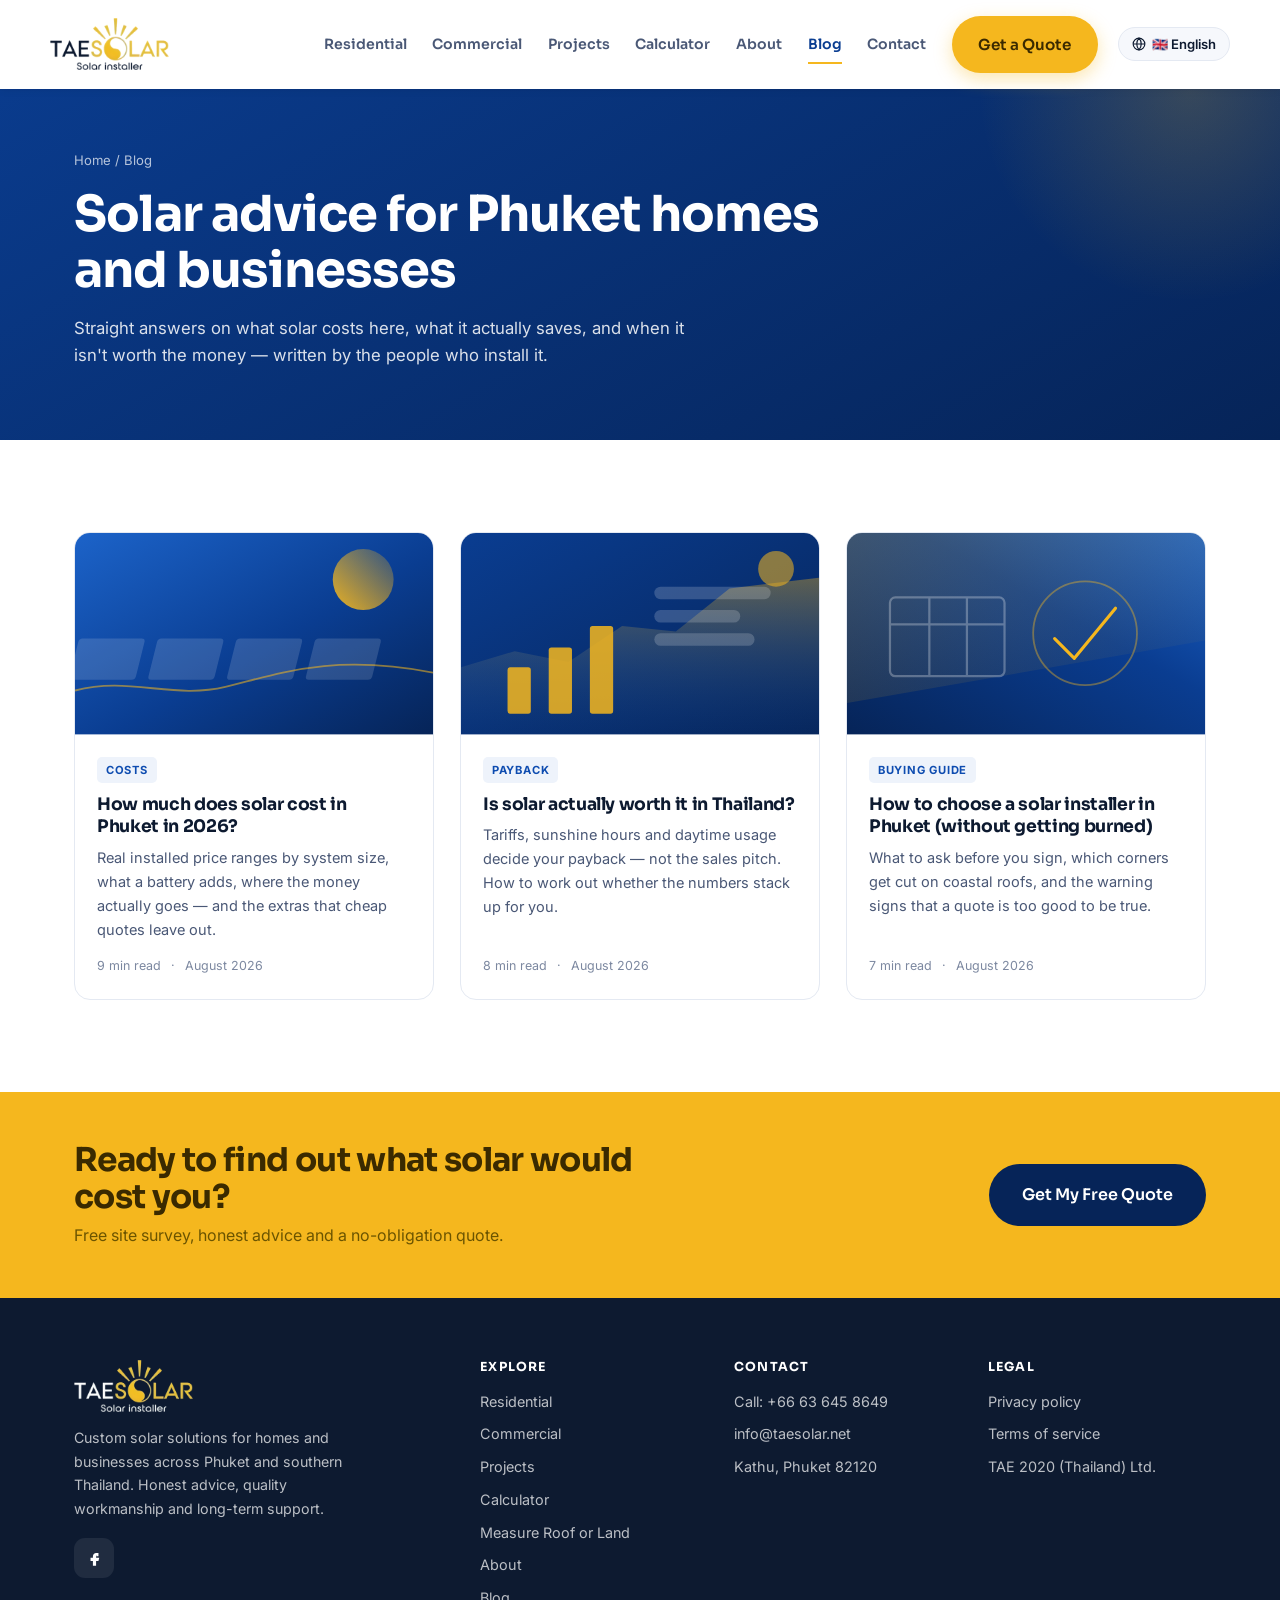
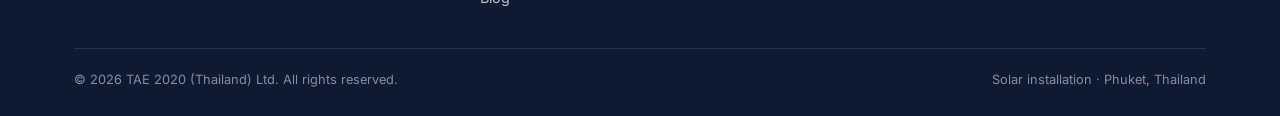
==== commit e16c8b53: "Remove LINE link and QR: the Wix QR resolved to an unrelated business The QR carried over from the o" ====
--- a/blog/index.html
+++ b/blog/index.html
@@ -186,7 +186,7 @@
         <p data-i18n="foot.blurb">Custom solar solutions for homes and businesses across Phuket and southern Thailand. Honest advice, quality workmanship and long-term support.</p>
         <div class="socials">
           <a href="https://www.facebook.com/taesolar" target="_blank" rel="noopener" aria-label="Facebook"><svg viewBox="0 0 24 24" fill="currentColor"><path d="M14 9h3V5h-3c-2.2 0-4 1.8-4 4v2H7v4h3v6h4v-6h3l1-4h-4V9c0-.6.4-1 1-1z"/></svg></a>
-          <a href="https://line.me/ti/p/VPk6O7rvP3" data-line target="_blank" rel="noopener" aria-label="LINE"><svg viewBox="0 0 24 24" fill="currentColor"><path d="M12 3C6.5 3 2 6.6 2 11c0 3.9 3.5 7.2 8.3 7.9.3.1.7.2.8.5.1.3.1.7 0 1l-.1.8c0 .3-.2 1 .9.6 1.1-.5 6-3.5 8.2-6C21.4 14.1 22 12.6 22 11c0-4.4-4.5-8-10-8z"/></svg></a>
+          <a href="#" class="line-pending" data-line target="_blank" rel="noopener" aria-label="LINE"><svg viewBox="0 0 24 24" fill="currentColor"><path d="M12 3C6.5 3 2 6.6 2 11c0 3.9 3.5 7.2 8.3 7.9.3.1.7.2.8.5.1.3.1.7 0 1l-.1.8c0 .3-.2 1 .9.6 1.1-.5 6-3.5 8.2-6C21.4 14.1 22 12.6 22 11c0-4.4-4.5-8-10-8z"/></svg></a>
         </div>
       </div>
       <div><h4 data-i18n="foot.explore">Explore</h4><ul>
@@ -199,7 +199,6 @@
         <li><a href="index.html" data-i18n="nav.blog">Blog</a></li></ul></div>
       <div><h4 data-i18n="foot.contact">Contact</h4><ul>
         <li><a href="tel:+66636458649">Call: +66 63 645 8649</a></li>
-        <li><a href="https://line.me/ti/p/VPk6O7rvP3" target="_blank" rel="noopener">LINE: tap to chat</a></li>
         <li><a href="mailto:info@taesolar.net">info@taesolar.net</a></li>
         <li>Kathu, Phuket 82120</li></ul></div>
       <div><h4 data-i18n="foot.legal">Legal</h4><ul>
@@ -216,7 +215,7 @@
 
 <div class="mobile-cta">
   <a class="btn btn-outline" href="tel:+66636458649"><svg viewBox="0 0 24 24" fill="none" stroke="currentColor" stroke-width="2" aria-hidden="true"><path d="M22 16.9v3a2 2 0 0 1-2.2 2 19.8 19.8 0 0 1-8.6-3.1 19.5 19.5 0 0 1-6-6 19.8 19.8 0 0 1-3.1-8.7A2 2 0 0 1 4.1 2h3a2 2 0 0 1 2 1.7c.1.9.4 1.8.7 2.7a2 2 0 0 1-.5 2.1L8.1 9.9a16 16 0 0 0 6 6l1.4-1.2a2 2 0 0 1 2.1-.5c.9.3 1.8.6 2.7.7a2 2 0 0 1 1.7 2z"/></svg><span data-i18n="mob.call">Call</span></a>
-  <a class="btn btn-line" href="https://line.me/ti/p/VPk6O7rvP3" target="_blank" rel="noopener"><svg viewBox="0 0 24 24" fill="currentColor" aria-hidden="true"><path d="M12 3C6.5 3 2 6.6 2 11c0 3.9 3.5 7.2 8.3 7.9.3.1.7.2.8.5.1.3.1.7 0 1l-.1.8c0 .3-.2 1 .9.6 1.1-.5 6-3.5 8.2-6C21.4 14.1 22 12.6 22 11c0-4.4-4.5-8-10-8z"/></svg><span data-i18n="mob.line">Chat on LINE</span></a>
+  <a class="btn btn-gold" href="../contact.html" data-i18n="mob.quote">Free Quote</a>
 </div>
 
 <script src="../assets/js/i18n.js"></script>
--- a/assets/css/site.css
+++ b/assets/css/site.css
@@ -683,3 +683,8 @@
 @media(max-width:760px){
   .card-qr{display:none}  /* on a phone you just tap the button */
 }
+
+/* LINE elements are hidden until the company's real LINE ID is confirmed.
+   To enable: put the real link in every href="#" that sits on a .line-pending
+   element (and the QR image src), then delete the .line-pending class. */
+.line-pending{display:none!important}
